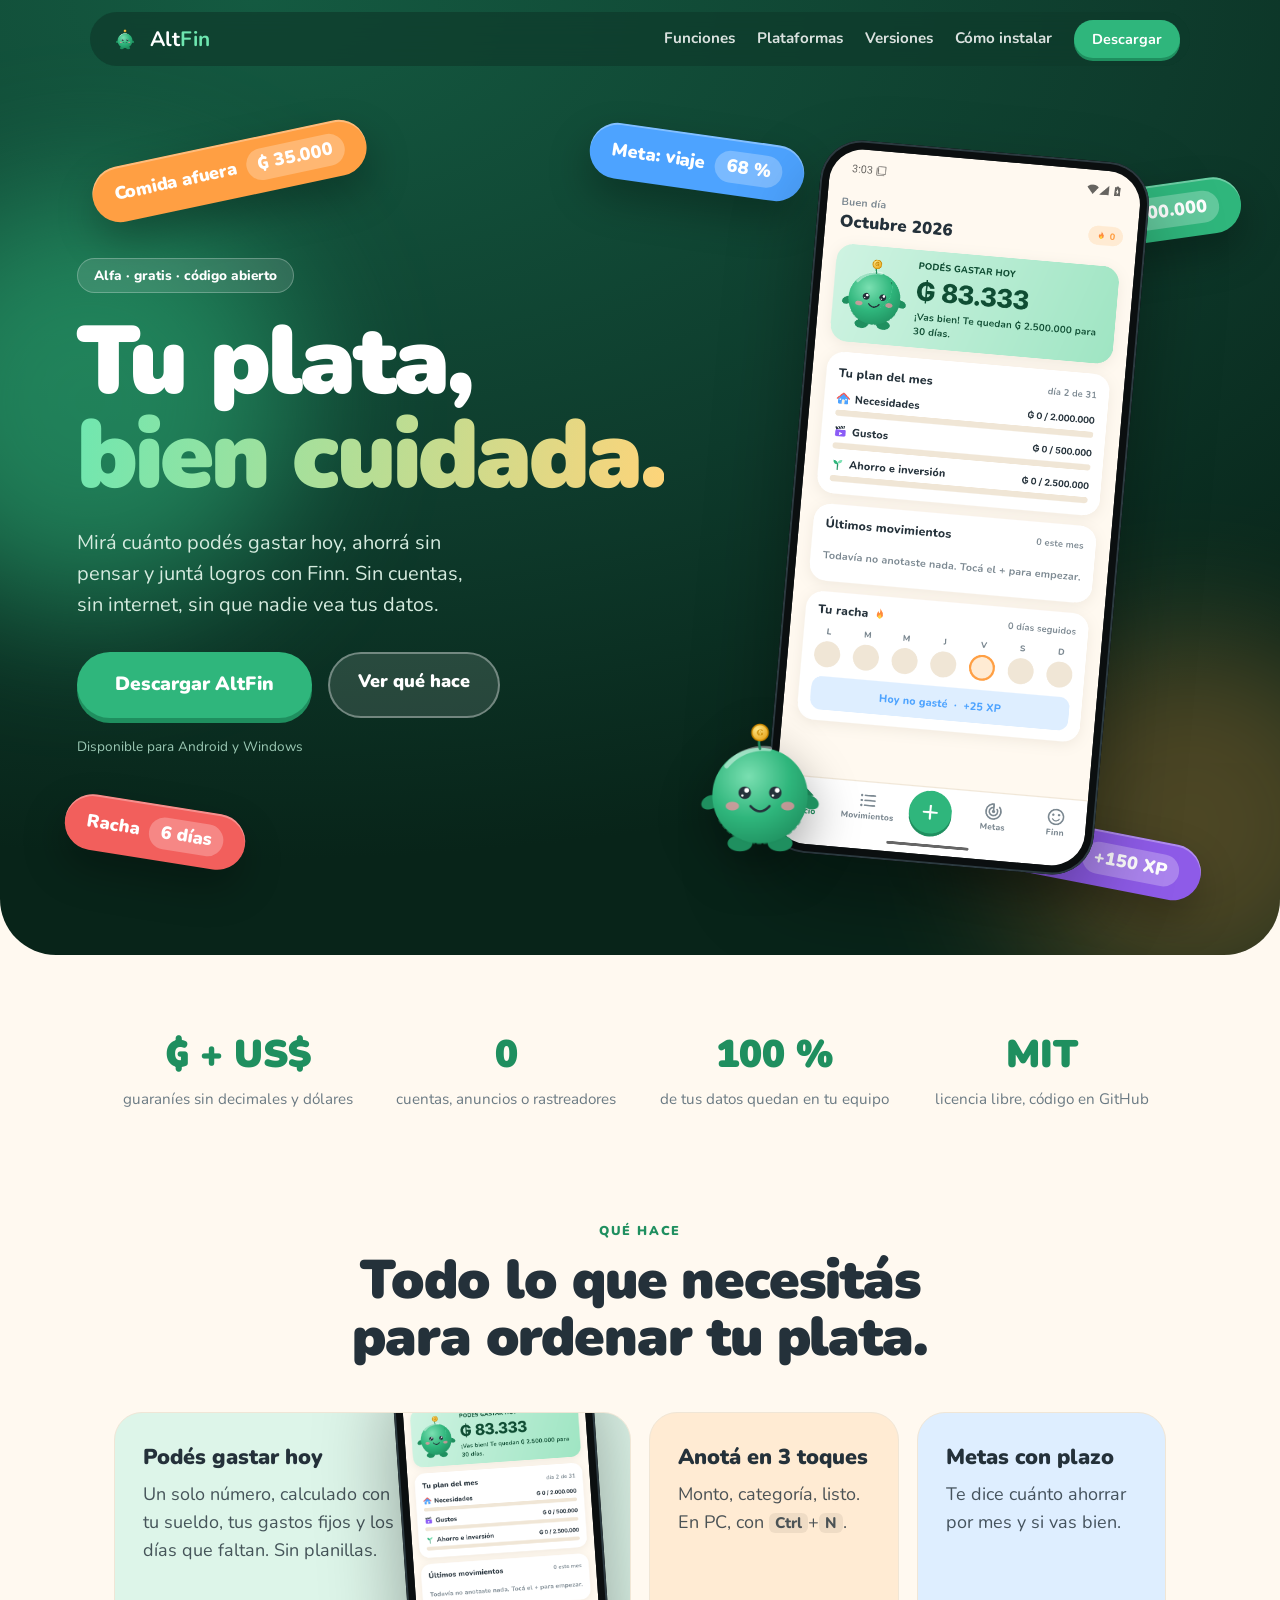
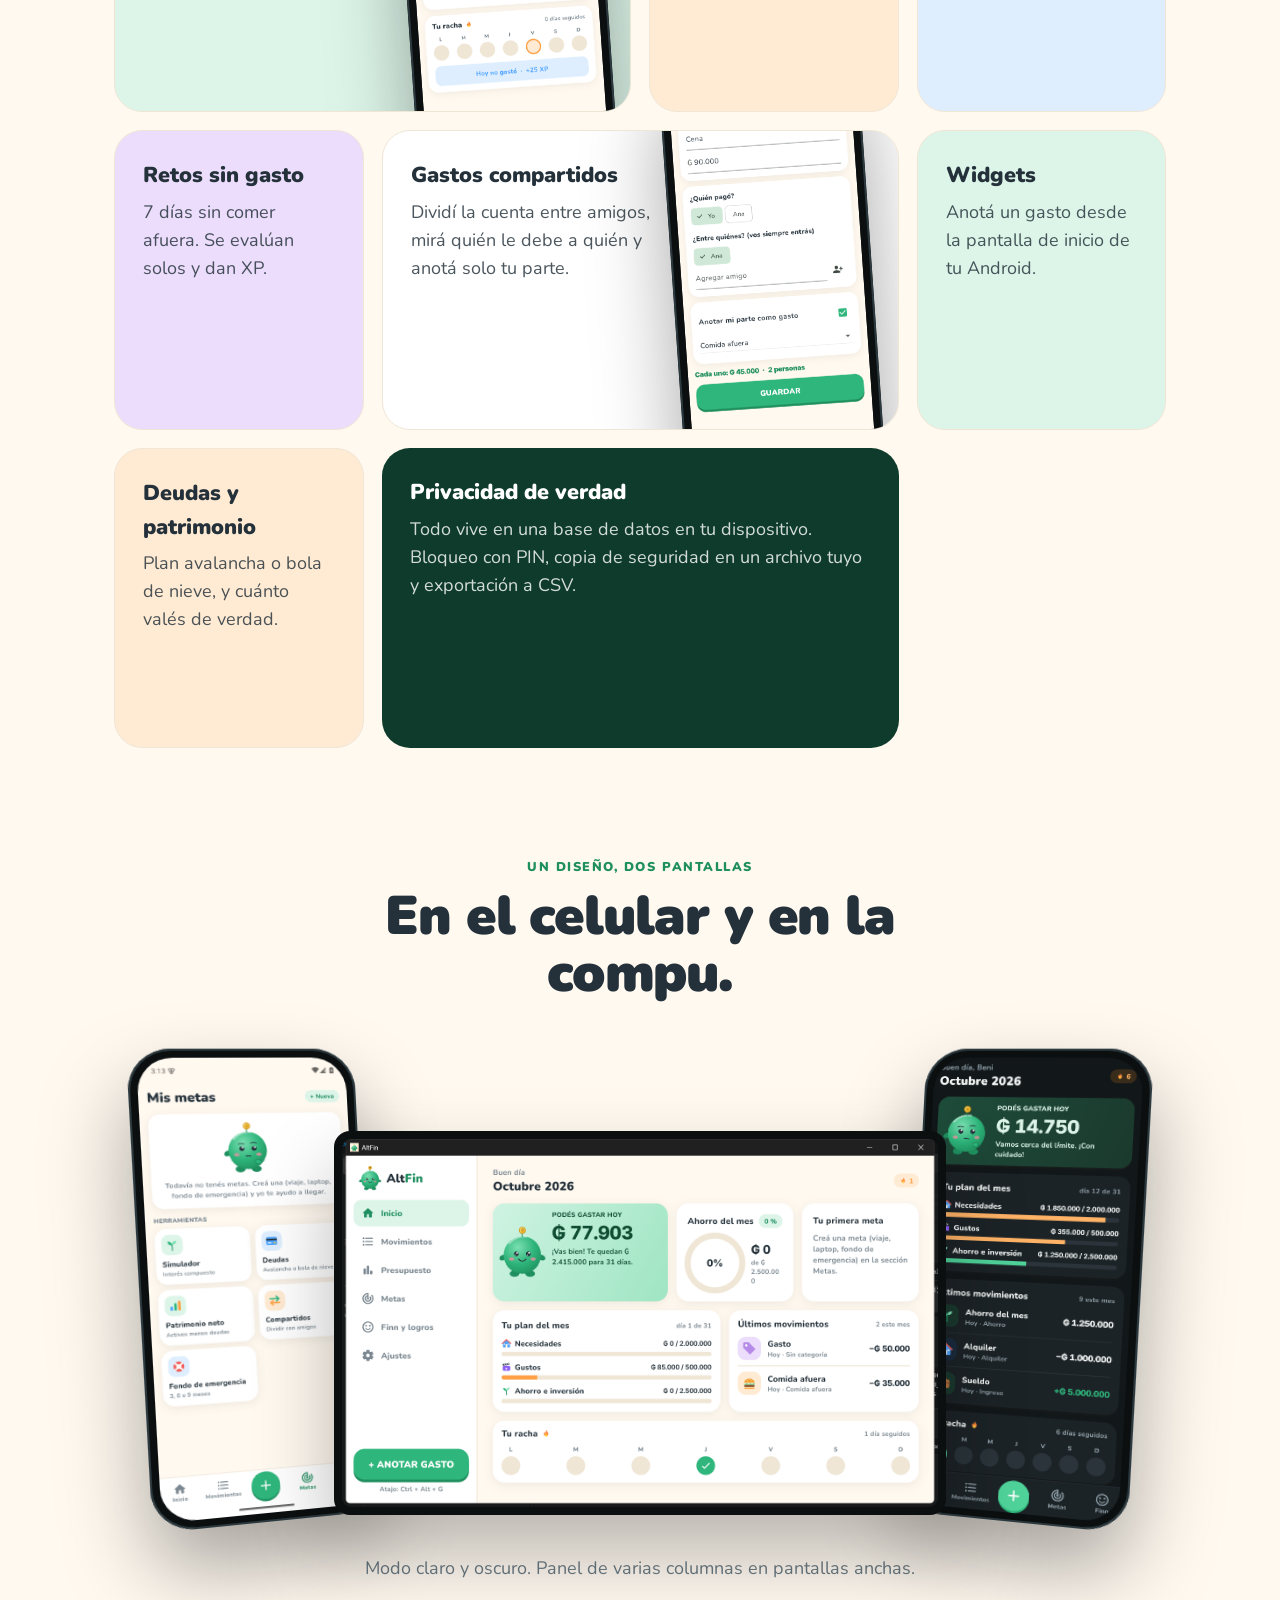
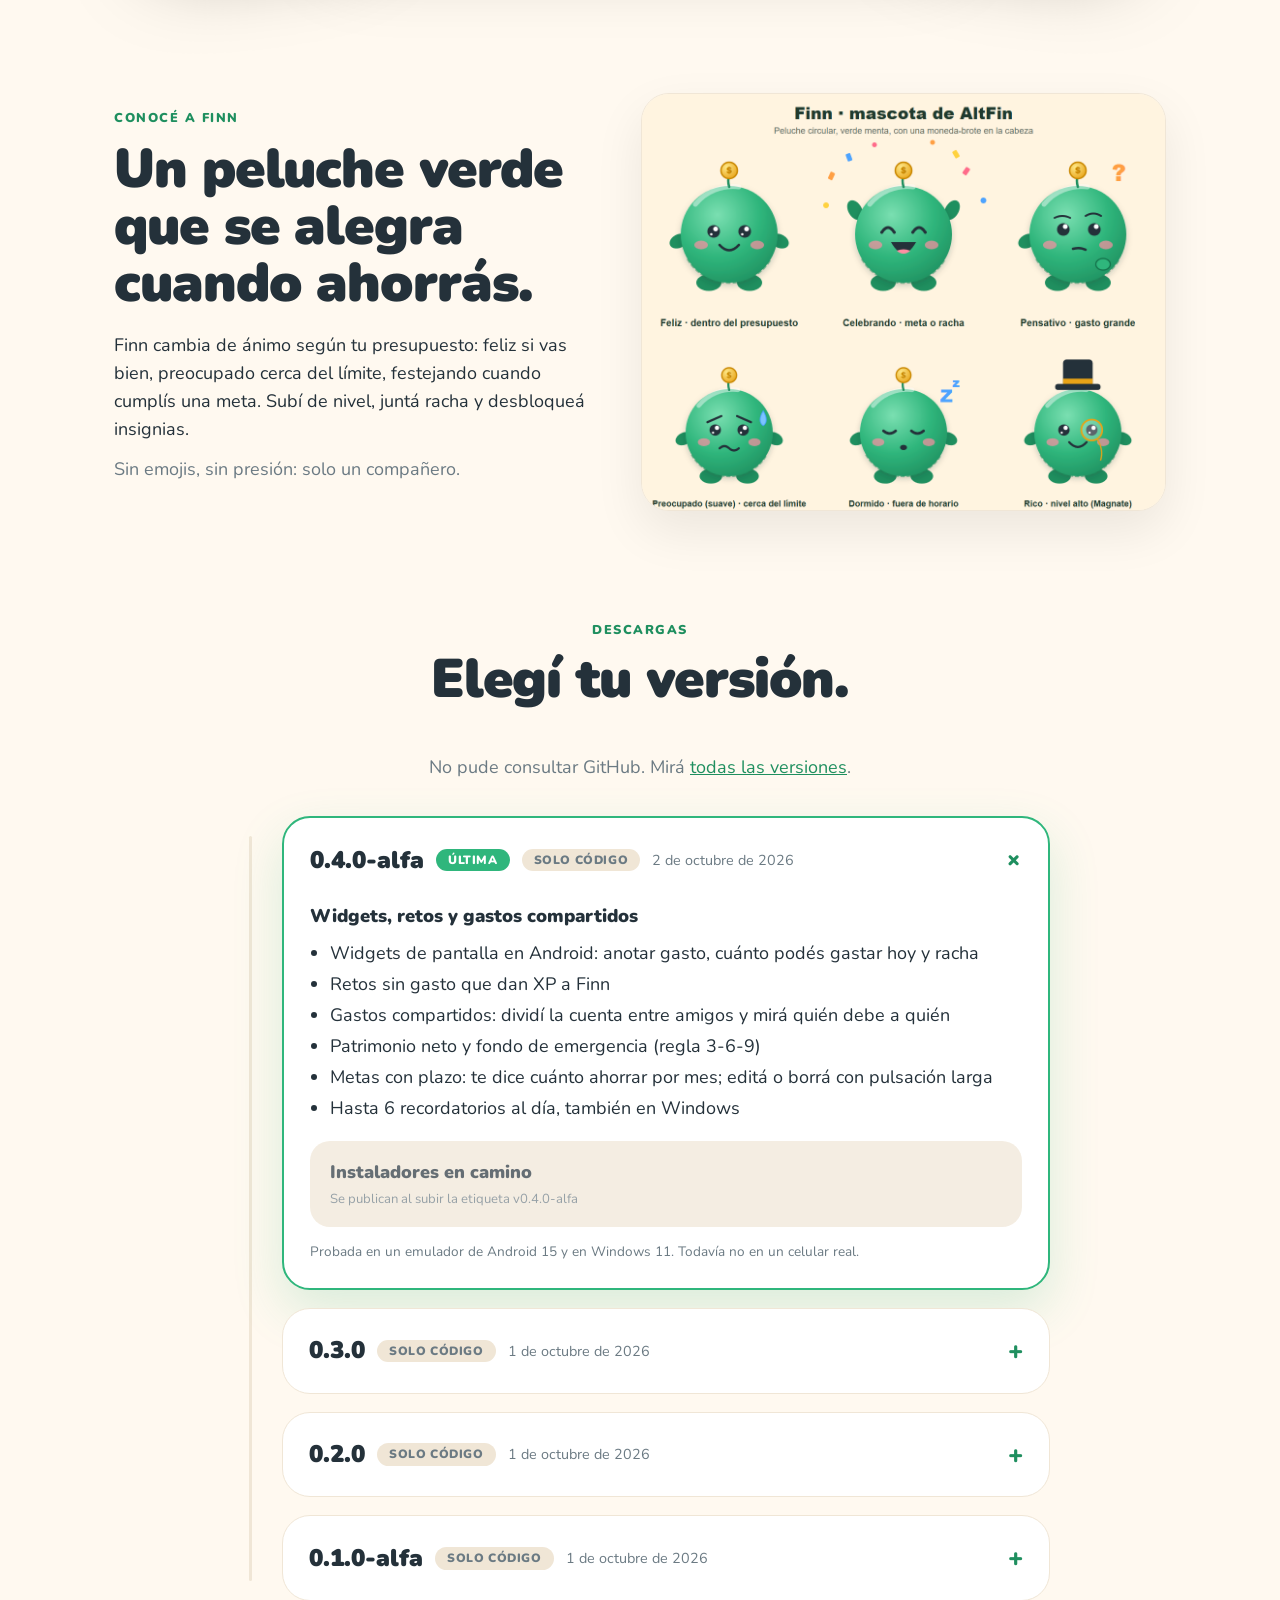
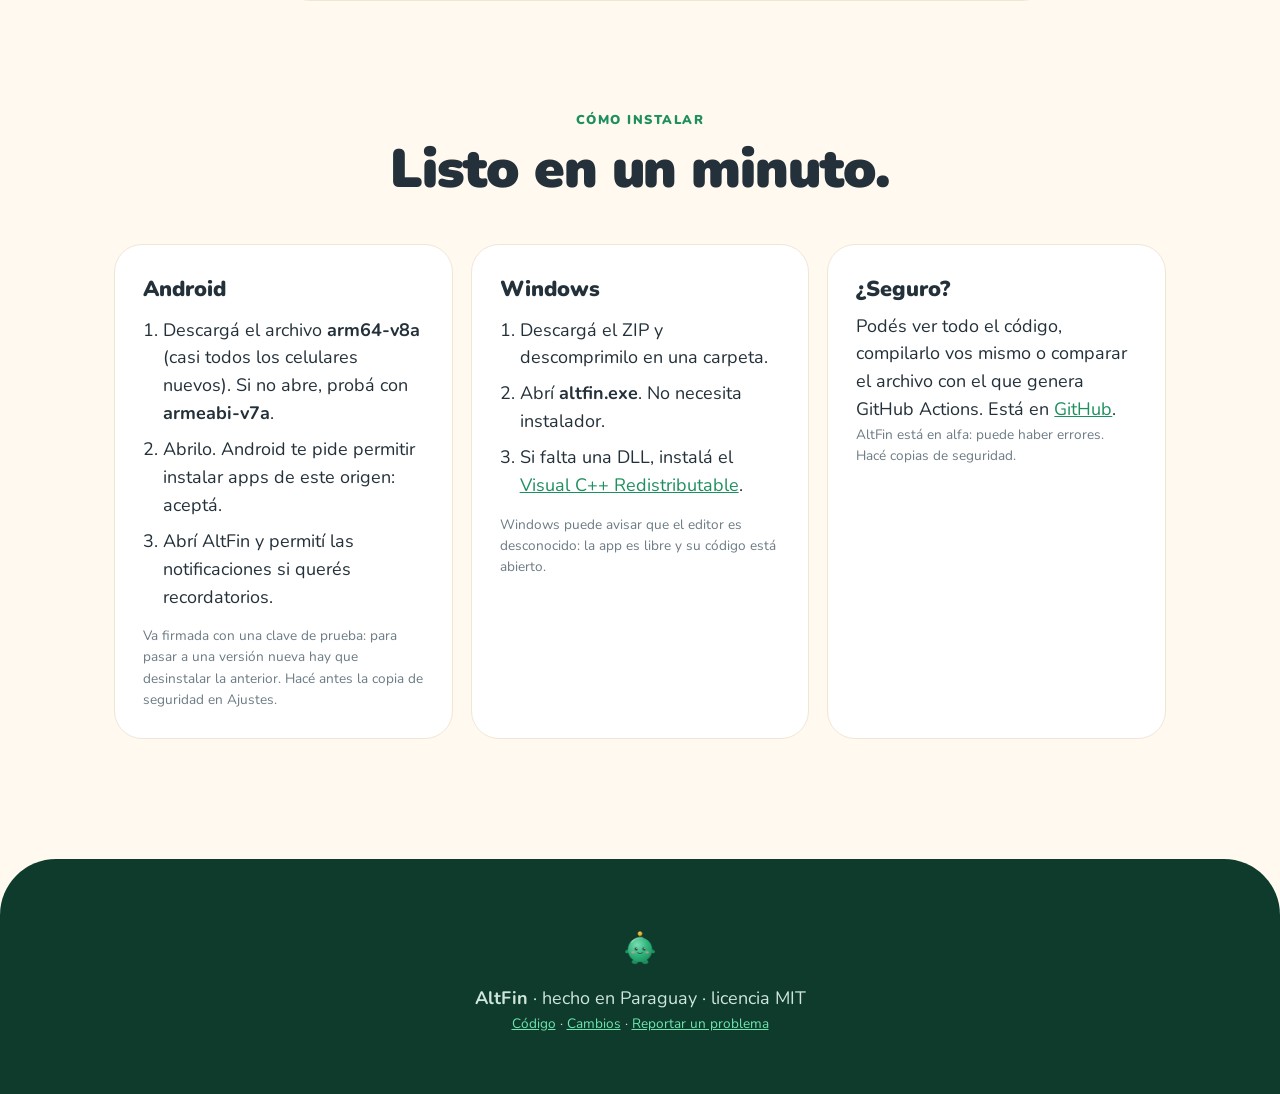
==== site/index.html @ 4a9ee0b7 "Sitio web de descargas por versión (altfin.vercel.app) Co-Authored-By: Claude Sonnet 5.5 <noreply@an" ====
<!doctype html>
<html lang="es">
<head>
<meta charset="utf-8">
<meta name="viewport" content="width=device-width, initial-scale=1">
<title>AltFin — Instalar</title>
<meta name="description" content="AltFin: finanzas personales gratis, de código abierto y 100% en tu dispositivo. Descargá la versión para Android o Windows.">
<meta name="theme-color" content="#0E3B2C">
<link rel="icon" href="img/icon.png">
<link rel="stylesheet" href="style.css">
</head>
<body>

<header class="nav">
  <a class="brand" href="#top"><img src="img/finn.png" alt="" width="34" height="34" style="margin-right:8px">Alt<b>Fin</b></a>
  <nav>
    <a href="#funciones">Funciones</a>
    <a href="#plataformas">Plataformas</a>
    <a href="#versiones">Versiones</a>
    <a href="#ayuda">Cómo instalar</a>
    <a class="btn btn-small" href="#versiones">Descargar</a>
  </nav>
</header>

<main id="top">

<!-- HERO -->
<section class="hero">
  <div class="blob b1"></div><div class="blob b2"></div>
  <span class="pill p1">Comida afuera <i>₲ 35.000</i></span>
  <span class="pill p2">Meta: viaje <i>68 %</i></span>
  <span class="pill p3">Racha <i>6 días</i></span>
  <span class="pill p4">Sueldo <i>+₲ 5.000.000</i></span>
  <span class="pill p5">Reto cumplido <i>+150 XP</i></span>

  <div class="hero-copy">
    <p class="tag">Alfa · gratis · código abierto</p>
    <h1>Tu plata,<br><em>bien cuidada.</em></h1>
    <p class="lead">Mirá cuánto podés gastar hoy, ahorrá sin pensar y juntá logros con Finn. Sin cuentas, sin internet, sin que nadie vea tus datos.</p>
    <div class="cta">
      <a class="btn btn-big" id="mainDl" href="#versiones">Descargar AltFin</a>
      <a class="btn btn-ghost" href="#funciones">Ver qué hace</a>
    </div>
    <p class="small" id="detected">Android · Windows</p>
  </div>

  <div class="hero-art">
    <div class="phone big"><img src="img/p-inicio.png" alt="Pantalla de inicio de AltFin con ₲ 83.333 para gastar hoy"></div>
    <img class="finn-peek" src="img/finn.png" alt="Finn, la mascota de AltFin">
  </div>
</section>

<!-- NÚMEROS -->
<section class="stats">
  <div><b>₲ + US$</b><span>guaraníes sin decimales y dólares</span></div>
  <div><b>0</b><span>cuentas, anuncios o rastreadores</span></div>
  <div><b>100 %</b><span>de tus datos quedan en tu equipo</span></div>
  <div><b>MIT</b><span>licencia libre, código en GitHub</span></div>
</section>

<!-- FUNCIONES -->
<section class="section" id="funciones">
  <p class="eyebrow">Qué hace</p>
  <h2>Todo lo que necesitás para ordenar tu plata.</h2>
  <div class="bento">
    <article class="card c-green wide">
      <h3>Podés gastar hoy</h3>
      <p>Un solo número, calculado con tu sueldo, tus gastos fijos y los días que faltan. Sin planillas.</p>
      <div class="phone mini"><img src="img/p-inicio.png" alt=""></div>
    </article>
    <article class="card c-orange">
      <h3>Anotá en 3 toques</h3>
      <p>Monto, categoría, listo. En PC, con <kbd>Ctrl</kbd>+<kbd>N</kbd>.</p>
    </article>
    <article class="card c-blue">
      <h3>Metas con plazo</h3>
      <p>Te dice cuánto ahorrar por mes y si vas bien.</p>
    </article>
    <article class="card c-purple">
      <h3>Retos sin gasto</h3>
      <p>7 días sin comer afuera. Se evalúan solos y dan XP.</p>
    </article>
    <article class="card c-cream wide">
      <h3>Gastos compartidos</h3>
      <p>Dividí la cuenta entre amigos, mirá quién le debe a quién y anotá solo tu parte.</p>
      <div class="phone mini"><img src="img/p-dividir.png" alt=""></div>
    </article>
    <article class="card c-green">
      <h3>Widgets</h3>
      <p>Anotá un gasto desde la pantalla de inicio de tu Android.</p>
    </article>
    <article class="card c-orange">
      <h3>Deudas y patrimonio</h3>
      <p>Plan avalancha o bola de nieve, y cuánto valés de verdad.</p>
    </article>
    <article class="card c-dark wide">
      <h3>Privacidad de verdad</h3>
      <p>Todo vive en una base de datos en tu dispositivo. Bloqueo con PIN, copia de seguridad en un archivo tuyo y exportación a CSV.</p>
    </article>
  </div>
</section>

<!-- PLATAFORMAS -->
<section class="section showcase" id="plataformas">
  <p class="eyebrow">Un diseño, dos pantallas</p>
  <h2>En el celular y en la compu.</h2>
  <div class="devices">
    <div class="phone"><img src="img/p-metas.png" alt="Metas en Android"></div>
    <div class="laptop"><img src="img/pc-inicio.png" alt="AltFin en Windows"></div>
    <div class="phone dark"><img src="img/p-oscuro.png" alt="Modo oscuro"></div>
  </div>
  <p class="center muted">Modo claro y oscuro. Panel de varias columnas en pantallas anchas.</p>
</section>

<!-- FINN -->
<section class="section finn">
  <div class="finn-copy">
    <p class="eyebrow">Conocé a Finn</p>
    <h2>Un peluche verde que se alegra cuando ahorrás.</h2>
    <p>Finn cambia de ánimo según tu presupuesto: feliz si vas bien, preocupado cerca del límite, festejando cuando cumplís una meta. Subí de nivel, juntá racha y desbloqueá insignias.</p>
    <p class="muted">Sin emojis, sin presión: solo un compañero.</p>
  </div>
  <img class="finn-states" src="img/finn-estados.png" alt="Finn feliz, festejando, pensativo, preocupado, dormido y con galera">
</section>

<!-- VERSIONES -->
<section class="section versions" id="versiones">
  <p class="eyebrow">Descargas</p>
  <h2>Elegí tu versión.</h2>
  <p class="center muted" id="apiStatus">Cargando versiones…</p>
  <div id="vlist" class="vlist"></div>
</section>

<!-- AYUDA -->
<section class="section help" id="ayuda">
  <p class="eyebrow">Cómo instalar</p>
  <h2>Listo en un minuto.</h2>
  <div class="steps">
    <article>
      <h3>Android</h3>
      <ol>
        <li>Descargá el archivo <b>arm64-v8a</b> (casi todos los celulares nuevos). Si no abre, probá con <b>armeabi-v7a</b>.</li>
        <li>Abrilo. Android te pide permitir instalar apps de este origen: aceptá.</li>
        <li>Abrí AltFin y permití las notificaciones si querés recordatorios.</li>
      </ol>
      <p class="muted small">Va firmada con una clave de prueba: para pasar a una versión nueva hay que desinstalar la anterior. Hacé antes la copia de seguridad en Ajustes.</p>
    </article>
    <article>
      <h3>Windows</h3>
      <ol>
        <li>Descargá el ZIP y descomprimilo en una carpeta.</li>
        <li>Abrí <b>altfin.exe</b>. No necesita instalador.</li>
        <li>Si falta una DLL, instalá el <a href="https://aka.ms/vs/17/release/vc_redist.x64.exe">Visual C++ Redistributable</a>.</li>
      </ol>
      <p class="muted small">Windows puede avisar que el editor es desconocido: la app es libre y su código está abierto.</p>
    </article>
    <article>
      <h3>¿Seguro?</h3>
      <p>Podés ver todo el código, compilarlo vos mismo o comparar el archivo con el que genera GitHub Actions. Está en <a id="repoLink" href="https://github.com/BenjaminSVG/altfin">GitHub</a>.</p>
      <p class="muted small">AltFin está en alfa: puede haber errores. Hacé copias de seguridad.</p>
    </article>
  </div>
</section>

</main>

<footer>
  <img src="img/finn.png" alt="" width="56" height="56">
  <p><b>AltFin</b> · hecho en Paraguay · licencia MIT</p>
  <p class="small"><a href="https://github.com/BenjaminSVG/altfin">Código</a> · <a href="https://github.com/BenjaminSVG/altfin/blob/main/CHANGELOG.md">Cambios</a> · <a href="https://github.com/BenjaminSVG/altfin/issues">Reportar un problema</a></p>
</footer>

<script src="app.js"></script>
</body>
</html>
---- site/style.css ----
@font-face{font-family:Nunito;src:url(fonts/Nunito.ttf);font-weight:200 1000;font-display:swap}
:root{
  --bg:#FFF9F0;--ink:#24313A;--muted:#6B7A83;--line:#F0E6D6;--card:#fff;
  --green:#2FB67C;--green-d:#1F8F5F;--forest:#0E3B2C;--forest2:#145A41;--mint:#DDF5E9;
  --orange:#FF9F43;--orange-s:#FFEBD3;--blue:#4DA3FF;--blue-s:#DEEEFF;--purple:#8E5BE8;--purple-s:#EBDDFB;
  --r:28px;
}
@media (prefers-color-scheme:dark){
  :root:not([data-theme=light]){--bg:#12171A;--ink:#F2F5F4;--muted:#8FA0A8;--line:#2A343A;--card:#1C2327;--mint:#1B3A2E;--orange-s:#3A2C1B;--blue-s:#1B2C3E;--purple-s:#2E2340}
}
*{box-sizing:border-box;margin:0}
html{scroll-behavior:smooth}
body{font-family:Nunito,system-ui,sans-serif;background:var(--bg);color:var(--ink);line-height:1.55;font-size:18px;overflow-x:hidden}
img{max-width:100%;display:block}
a{color:var(--green-d)}
kbd{background:rgba(0,0,0,.08);border-radius:6px;padding:0 6px;font:inherit;font-weight:800;font-size:.85em}
.muted{color:var(--muted)}.small{font-size:.85rem}.center{text-align:center}

/* NAV */
.nav{position:fixed;inset:12px 16px auto;z-index:50;max-width:1100px;margin:auto;display:flex;align-items:center;justify-content:space-between;
  padding:8px 10px 8px 18px;border-radius:999px;background:rgba(14,59,44,.72);backdrop-filter:blur(14px);-webkit-backdrop-filter:blur(14px);color:#fff}
.nav a{color:#fff;text-decoration:none;font-weight:700}
.brand{display:flex;align-items:center;gap:0;font-size:1.3rem;font-weight:900}.brand b{color:#6EE7B0}
.nav nav{display:flex;align-items:center;gap:22px}
.nav nav a:not(.btn){opacity:.85;font-size:.95rem}.nav nav a:not(.btn):hover{opacity:1}

/* BOTONES */
.btn{display:inline-block;background:var(--green);color:#fff!important;text-decoration:none;font-weight:900;border-radius:999px;padding:14px 28px;
  box-shadow:0 5px 0 var(--green-d);transition:transform .12s,box-shadow .12s}
.btn:hover{transform:translateY(2px);box-shadow:0 3px 0 var(--green-d)}
.btn-small{padding:8px 18px;font-size:.9rem;box-shadow:0 3px 0 var(--green-d)}
.btn-big{font-size:1.2rem;padding:18px 38px}
.btn-ghost{background:rgba(255,255,255,.12);box-shadow:none;border:2px solid rgba(255,255,255,.35)}
.btn-ghost:hover{box-shadow:none;background:rgba(255,255,255,.2)}

/* HERO */
.hero{position:relative;min-height:100vh;padding:150px 6vw 90px;display:grid;grid-template-columns:1.1fr .9fr;align-items:center;gap:30px;
  color:#fff;background:radial-gradient(120% 90% at 20% 0%,var(--forest2),var(--forest) 60%,#082419);overflow:hidden;border-radius:0 0 56px 56px}
.blob{position:absolute;border-radius:50%;filter:blur(70px);opacity:.55}
.b1{width:420px;height:420px;background:#2FB67C;left:-120px;top:20%}
.b2{width:380px;height:380px;background:#FF9F43;right:-100px;bottom:-60px;opacity:.28}
.hero-copy,.hero-art{position:relative;z-index:2}
.tag{display:inline-block;background:rgba(255,255,255,.12);border:1px solid rgba(255,255,255,.25);padding:6px 16px;border-radius:999px;font-weight:800;font-size:.85rem;margin-bottom:22px}
h1{font-size:clamp(3rem,7.5vw,6.4rem);line-height:.98;font-weight:1000;letter-spacing:-.03em}
h1 em{font-style:normal;background:linear-gradient(100deg,#6EE7B0,#FFD479);-webkit-background-clip:text;background-clip:text;color:transparent}
.lead{font-size:1.25rem;max-width:34ch;margin:24px 0 32px;color:#D5EBDF}
.cta{display:flex;gap:16px;flex-wrap:wrap}
#detected{margin-top:18px;color:#9CC9B5}

/* píldoras flotantes (referencia: Copilot) */
.pill{position:absolute;z-index:1;display:flex;gap:10px;align-items:center;font-weight:900;padding:12px 22px;border-radius:999px;color:#fff;
  box-shadow:0 18px 40px rgba(0,0,0,.28),inset 0 2px 0 rgba(255,255,255,.3);animation:float 7s ease-in-out infinite}
.pill i{font-style:normal;background:rgba(255,255,255,.25);padding:2px 12px;border-radius:999px}
.p1{background:#FF9F43;left:7%;top:15%;transform:rotate(-12deg)}
.p2{background:#4DA3FF;left:46%;top:14%;transform:rotate(8deg);animation-delay:-2s}
.p3{background:#F25F5C;left:5%;bottom:10%;transform:rotate(9deg);animation-delay:-4s}
.p4{background:#2FB67C;right:3%;top:20%;transform:rotate(-8deg);animation-delay:-1s}
.p5{background:#8E5BE8;right:6%;bottom:8%;transform:rotate(11deg);animation-delay:-3s}
@keyframes float{50%{translate:0 -14px}}

.hero-art{display:grid;place-items:center}
.finn-peek{position:absolute;width:220px;left:-60px;bottom:-30px;z-index:3;filter:drop-shadow(0 16px 24px rgba(0,0,0,.35));animation:hop 3.4s ease-in-out infinite}
@keyframes hop{0%,100%{transform:translateY(0) rotate(-4deg)}50%{transform:translateY(-18px) rotate(4deg)}}

/* TELÉFONO */
.phone{position:relative;width:260px;aspect-ratio:9/19.5;border-radius:42px;background:#0b0f10;padding:9px;box-shadow:0 40px 80px rgba(0,0,0,.35),0 0 0 2px #2c3a40 inset}
.phone img{width:100%;height:100%;object-fit:cover;object-position:top;border-radius:34px}
.phone.big{width:min(330px,70vw);transform:rotate(5deg)}
.phone.mini{width:200px;position:absolute;right:26px;bottom:-60px;transform:rotate(-4deg)}

/* SECCIONES */
.stats{display:grid;grid-template-columns:repeat(4,1fr);gap:20px;max-width:1100px;margin:70px auto 0;padding:0 24px;text-align:center}
.stats b{display:block;font-size:2.4rem;font-weight:1000;color:var(--green-d)}
.stats span{color:var(--muted);font-size:.95rem}
.section{max-width:1100px;margin:auto;padding:110px 24px 0}
.eyebrow{color:var(--green-d);font-weight:900;text-transform:uppercase;letter-spacing:.12em;font-size:.8rem;text-align:center;margin-bottom:10px}
h2{font-size:clamp(2rem,4.6vw,3.4rem);line-height:1.05;font-weight:1000;letter-spacing:-.02em;text-align:center;max-width:20ch;margin:0 auto 46px}
h3{font-size:1.35rem;font-weight:900;margin-bottom:6px}

/* BENTO */
.bento{display:grid;grid-template-columns:repeat(4,1fr);gap:18px}
.card{position:relative;border-radius:var(--r);padding:28px;min-height:210px;overflow:hidden;background:var(--card);border:1px solid var(--line);transition:transform .25s}
.card:hover{transform:translateY(-6px) rotate(-.4deg)}
.card.wide{grid-column:span 2;min-height:300px}
.card p{max-width:24ch;color:inherit;opacity:.82}
.c-green{background:var(--mint)}.c-orange{background:var(--orange-s)}.c-blue{background:var(--blue-s)}.c-purple{background:var(--purple-s)}
.c-dark{background:var(--forest);color:#fff;border:none}.c-dark p{max-width:44ch}

/* DISPOSITIVOS */
.showcase .devices{display:flex;justify-content:center;align-items:flex-end;gap:0;margin-bottom:30px;perspective:1400px}
.showcase .phone{width:220px;flex:none}
.showcase .phone:first-child{transform:rotateY(18deg) rotate(-3deg) translateX(30px);z-index:1}
.showcase .phone.dark{transform:rotateY(-18deg) rotate(3deg) translateX(-30px);z-index:1}
.laptop{width:min(640px,60%);border-radius:16px;background:#0b0f10;padding:8px;box-shadow:0 40px 80px rgba(0,0,0,.28);z-index:2;margin-bottom:10px}
.laptop img{border-radius:9px}

/* FINN */
.finn{display:grid;grid-template-columns:1fr 1.1fr;gap:50px;align-items:center}
.finn h2{text-align:left;margin:0 0 20px}.finn .eyebrow{text-align:left}
.finn-copy p{margin-bottom:12px}
.finn-states{border-radius:var(--r);border:1px solid var(--line);box-shadow:0 20px 50px rgba(0,0,0,.08)}

/* VERSIONES */
.vlist{max-width:820px;margin:34px auto 0;position:relative;display:grid;gap:18px}
.vlist:before{content:"";position:absolute;left:19px;top:20px;bottom:20px;width:3px;background:var(--line);border-radius:3px}
.ver{position:relative;margin-left:52px;background:var(--card);border:1px solid var(--line);border-radius:var(--r);padding:0;overflow:hidden}
.ver:before{content:"";position:absolute;left:-42px;top:26px;width:18px;height:18px;border-radius:50%;background:var(--bg);border:4px solid var(--green)}
.ver.latest{border:2px solid var(--green);box-shadow:0 20px 50px rgba(47,182,124,.18)}
.ver summary{list-style:none;cursor:pointer;display:flex;align-items:center;gap:12px;flex-wrap:wrap;padding:22px 26px}
.ver summary::-webkit-details-marker{display:none}
.ver summary b{font-size:1.5rem;font-weight:1000}
.ver summary span{color:var(--muted);font-size:.9rem}
.ver summary:after{content:"+";margin-left:auto;font-size:1.6rem;font-weight:900;color:var(--green-d);transition:rotate .2s}
.ver[open] summary:after{rotate:45deg}
.badge{background:var(--green);color:#fff!important;border-radius:999px;padding:2px 12px;font-size:.75rem!important;font-weight:900;letter-spacing:.05em;text-transform:uppercase}
.badge.off{background:var(--line);color:var(--muted)!important}
.vbody{padding:0 26px 26px}
.vbody h4{font-size:1.15rem;font-weight:900;margin-bottom:8px}
.vbody ul{padding-left:20px;margin:10px 0 18px}.vbody li{margin:3px 0}
.dls{display:grid;grid-template-columns:repeat(auto-fit,minmax(200px,1fr));gap:12px;margin-top:6px}
.dl{display:flex;flex-direction:column;gap:2px;text-decoration:none;color:var(--ink);background:var(--mint);border-radius:20px;padding:16px 18px;border:2px solid transparent;transition:.15s}
.dl:hover{border-color:var(--green);transform:translateY(-3px)}
.dl b{font-weight:900}.dl span{font-size:.82rem;color:var(--muted)}
.dl.rec{background:var(--green);color:#fff}.dl.rec span{color:#DFF7EC}
.dl.none{background:var(--line);pointer-events:none;opacity:.7}

/* AYUDA */
.steps{display:grid;grid-template-columns:repeat(3,1fr);gap:18px}
.steps article{background:var(--card);border:1px solid var(--line);border-radius:var(--r);padding:28px}
.steps ol{padding-left:20px;margin:10px 0 14px}.steps li{margin:8px 0}

footer{margin-top:120px;padding:60px 24px;text-align:center;background:var(--forest);color:#CFE6DB;border-radius:56px 56px 0 0}
footer img{margin:0 auto 10px}footer a{color:#6EE7B0}

/* aparición */
.rev{opacity:0;transform:translateY(30px);transition:opacity .7s,transform .7s}.rev.in{opacity:1;transform:none}

@media(max-width:900px){
  .nav nav a:not(.btn){display:none}
  .hero{grid-template-columns:minmax(0,1fr);padding-top:120px;text-align:center;border-radius:0 0 36px 36px}
  .lead{margin-inline:auto}.cta{justify-content:center}
  .hero-art{margin-top:30px}.finn-peek{width:140px;left:0;bottom:-10px}
  .pill{display:none}
  .stats{grid-template-columns:1fr 1fr}
  .bento{grid-template-columns:1fr 1fr}.card.wide{grid-column:span 2}
  .phone.mini{display:none}.card.wide{min-height:210px}
  .finn{grid-template-columns:1fr}.finn h2,.finn .eyebrow{text-align:center}
  .steps{grid-template-columns:1fr}
  .showcase .devices .phone{display:none}.laptop{width:100%}
}
@media(max-width:520px){.bento{grid-template-columns:1fr}.card.wide{grid-column:auto}body{font-size:17px}}
@media(prefers-reduced-motion:reduce){*{animation:none!important;transition:none!important}.rev{opacity:1;transform:none}}
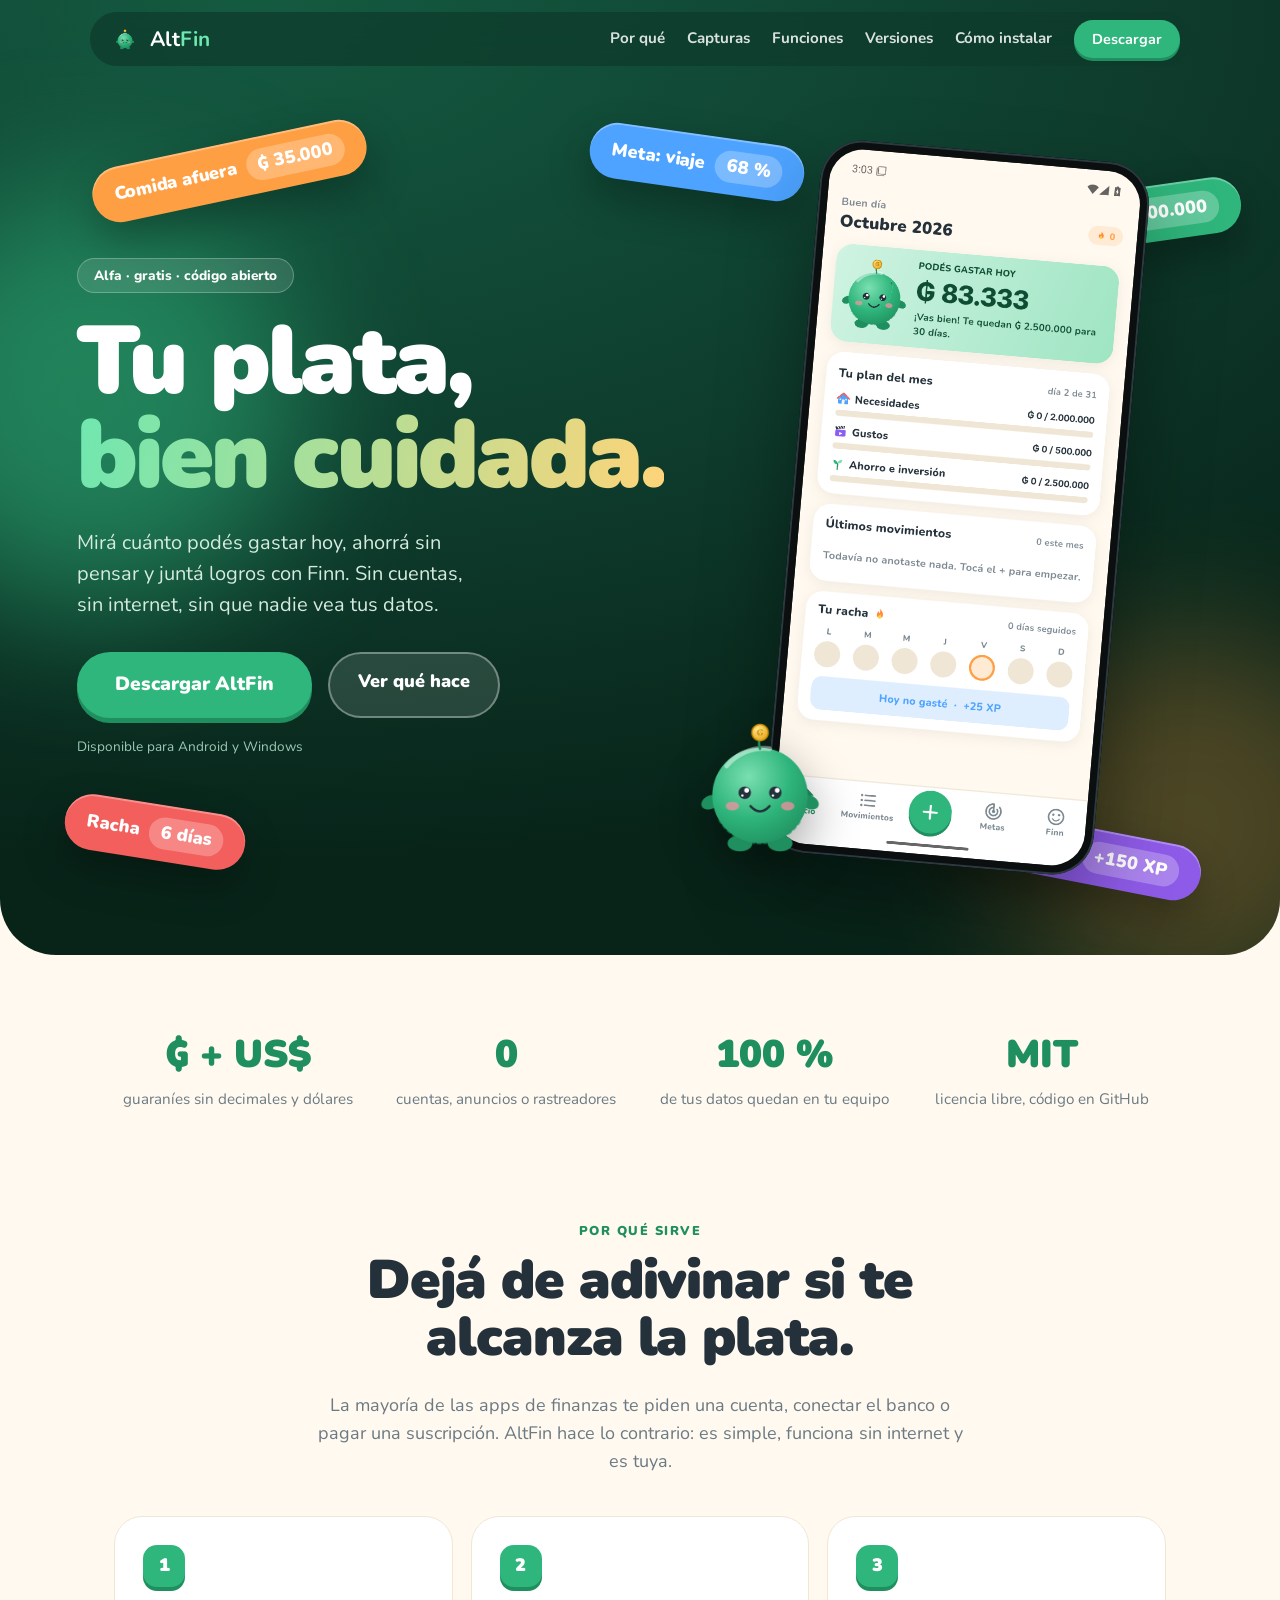
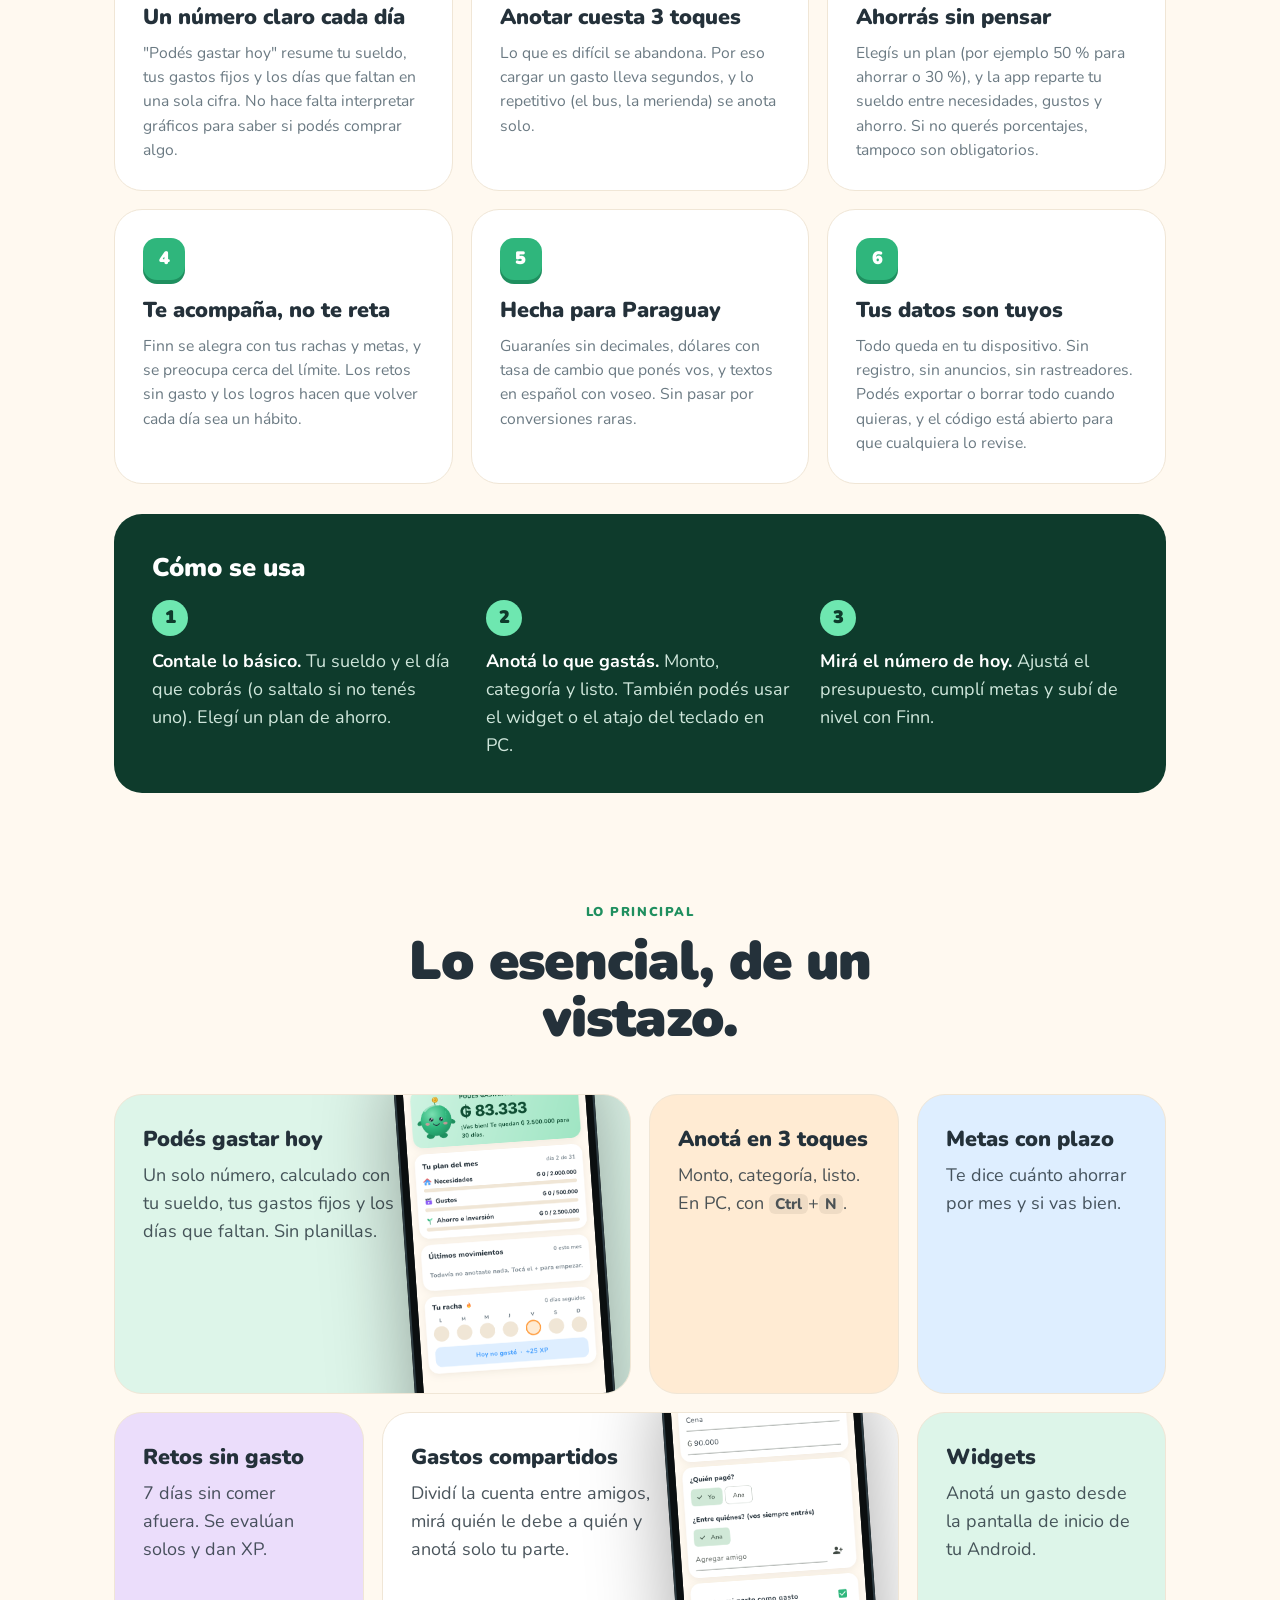
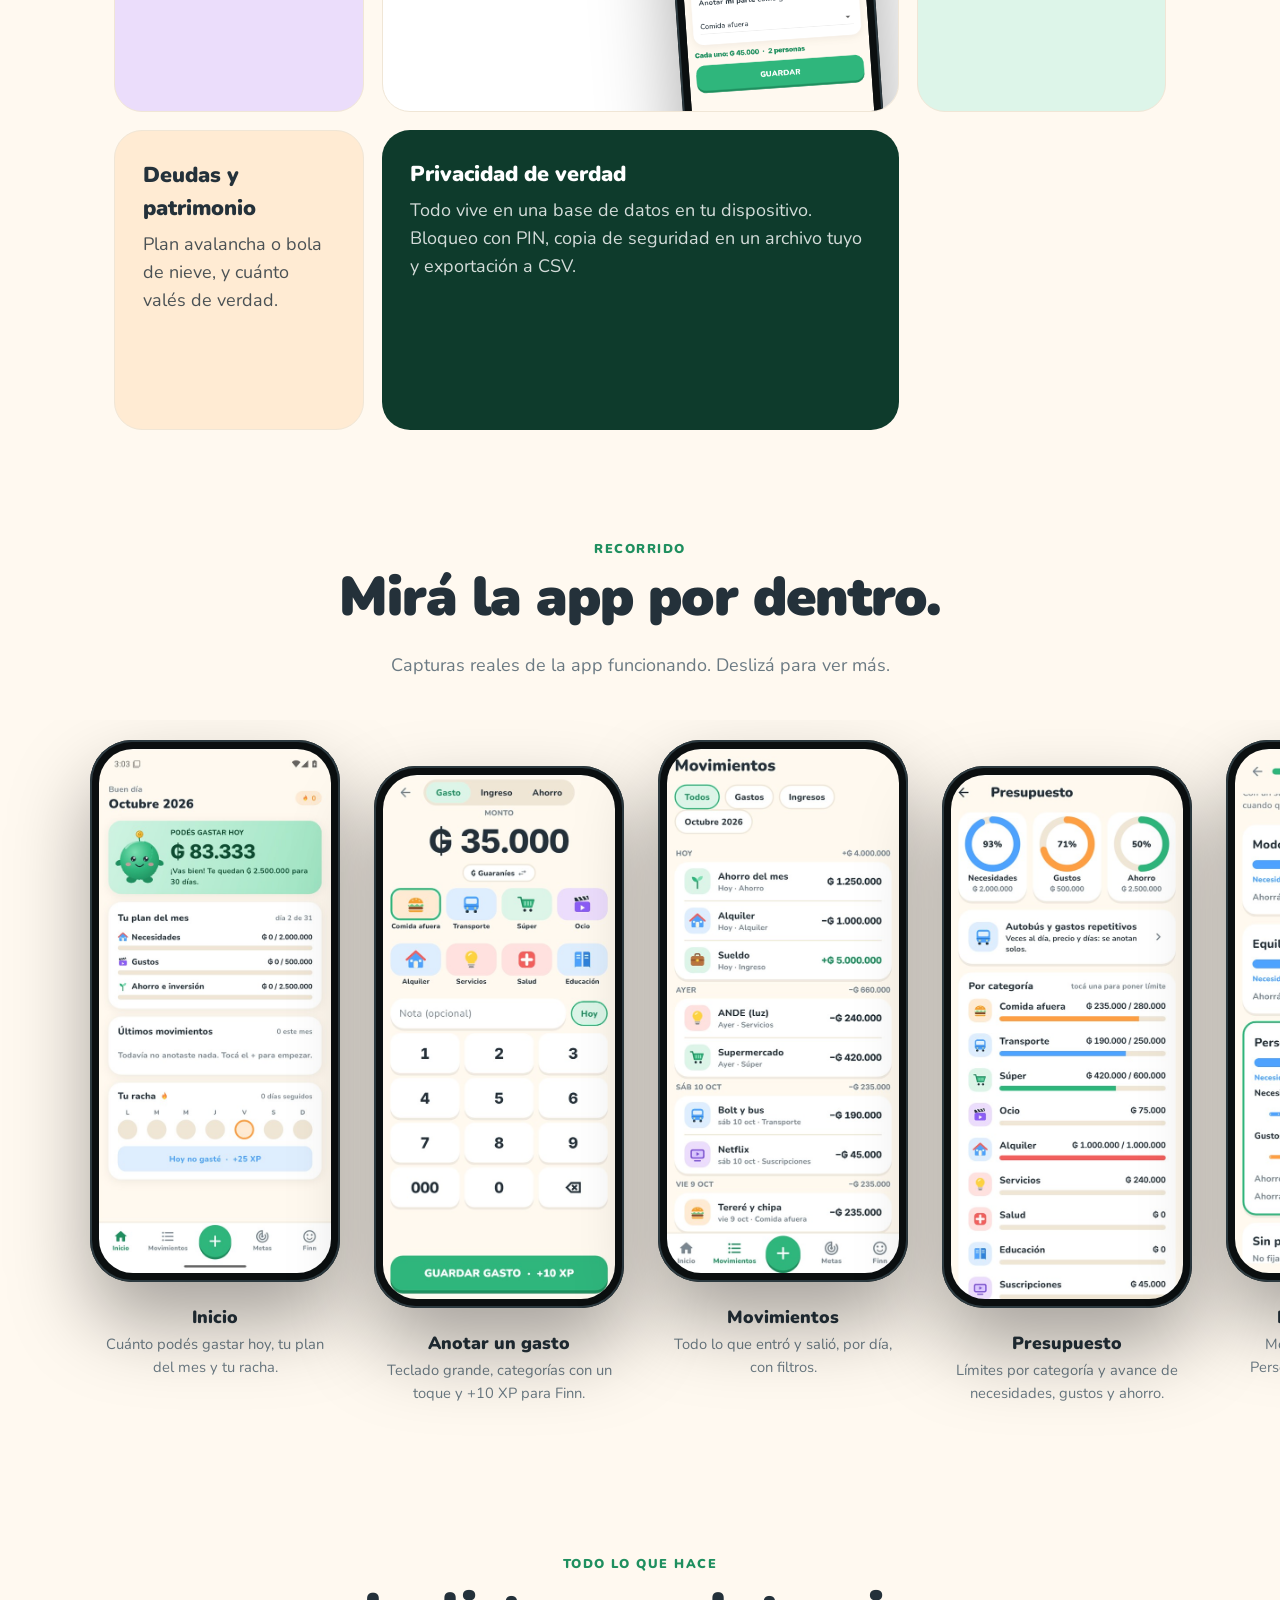
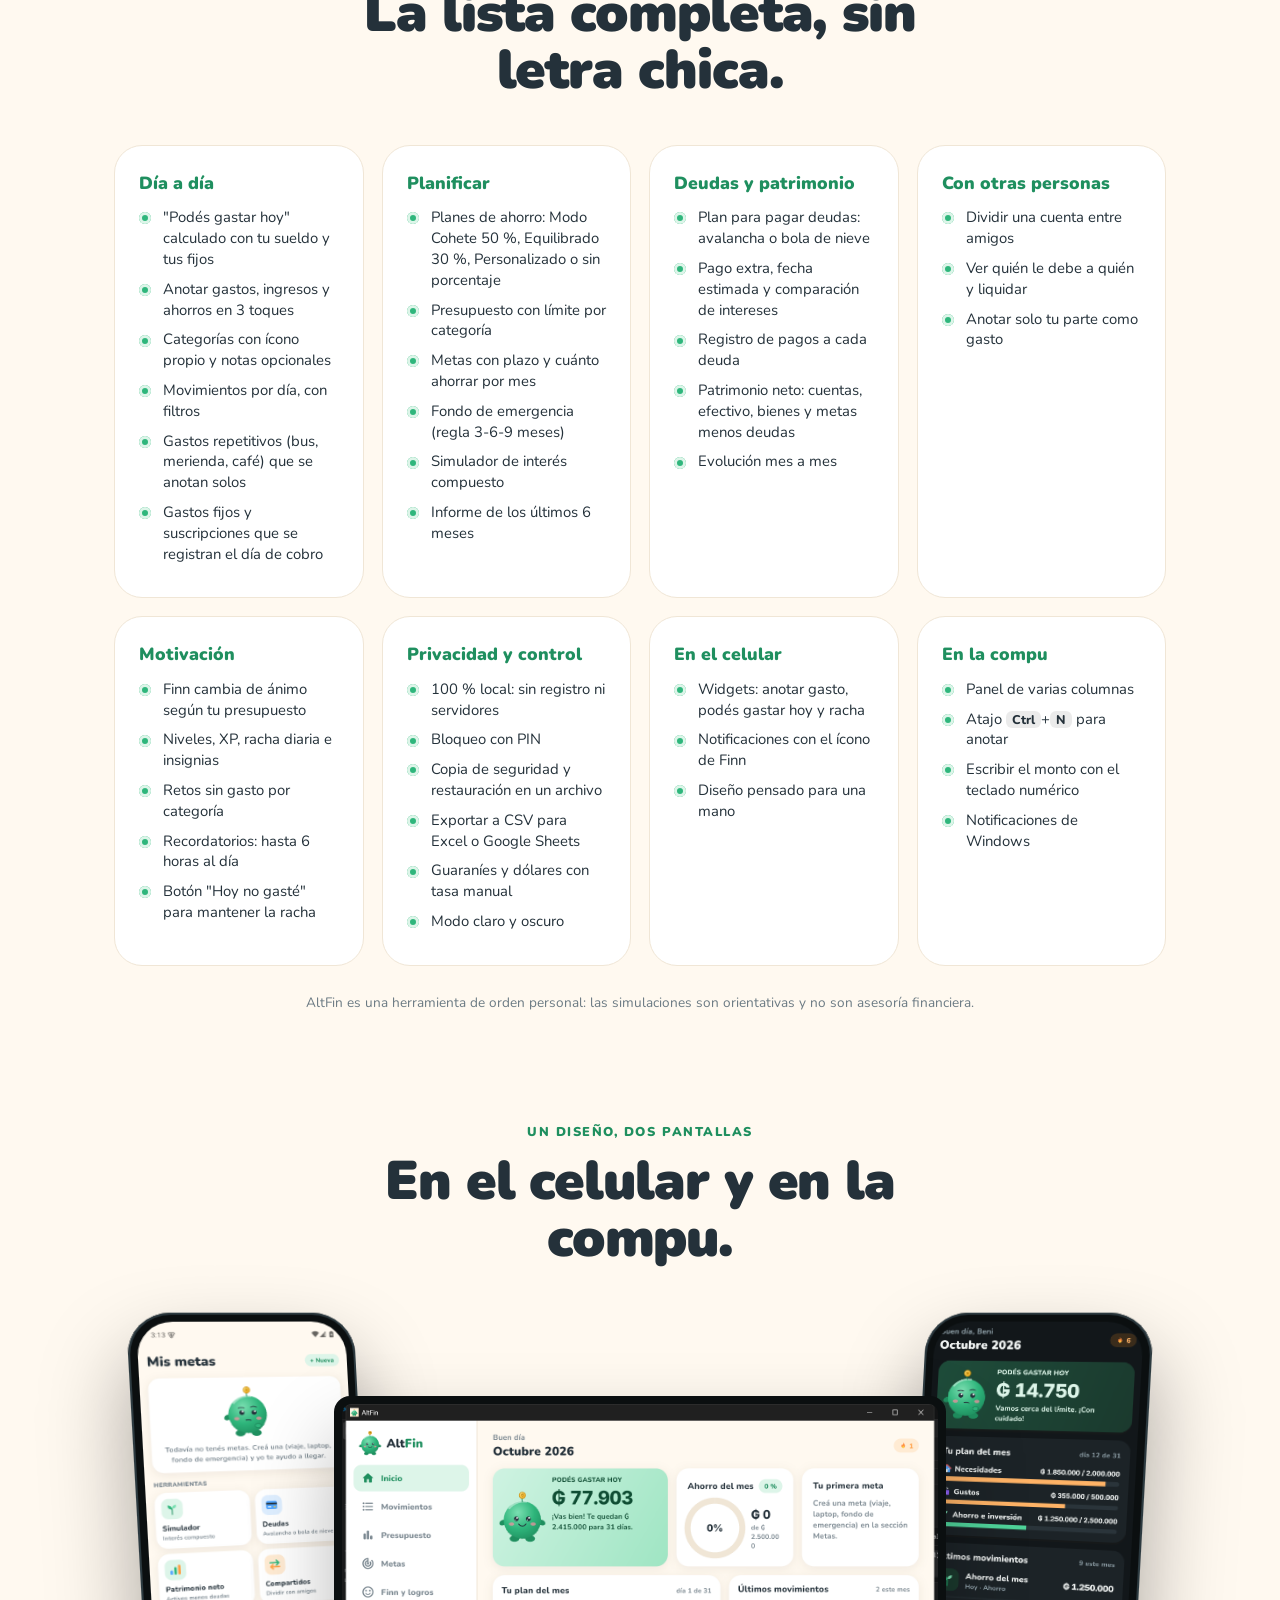
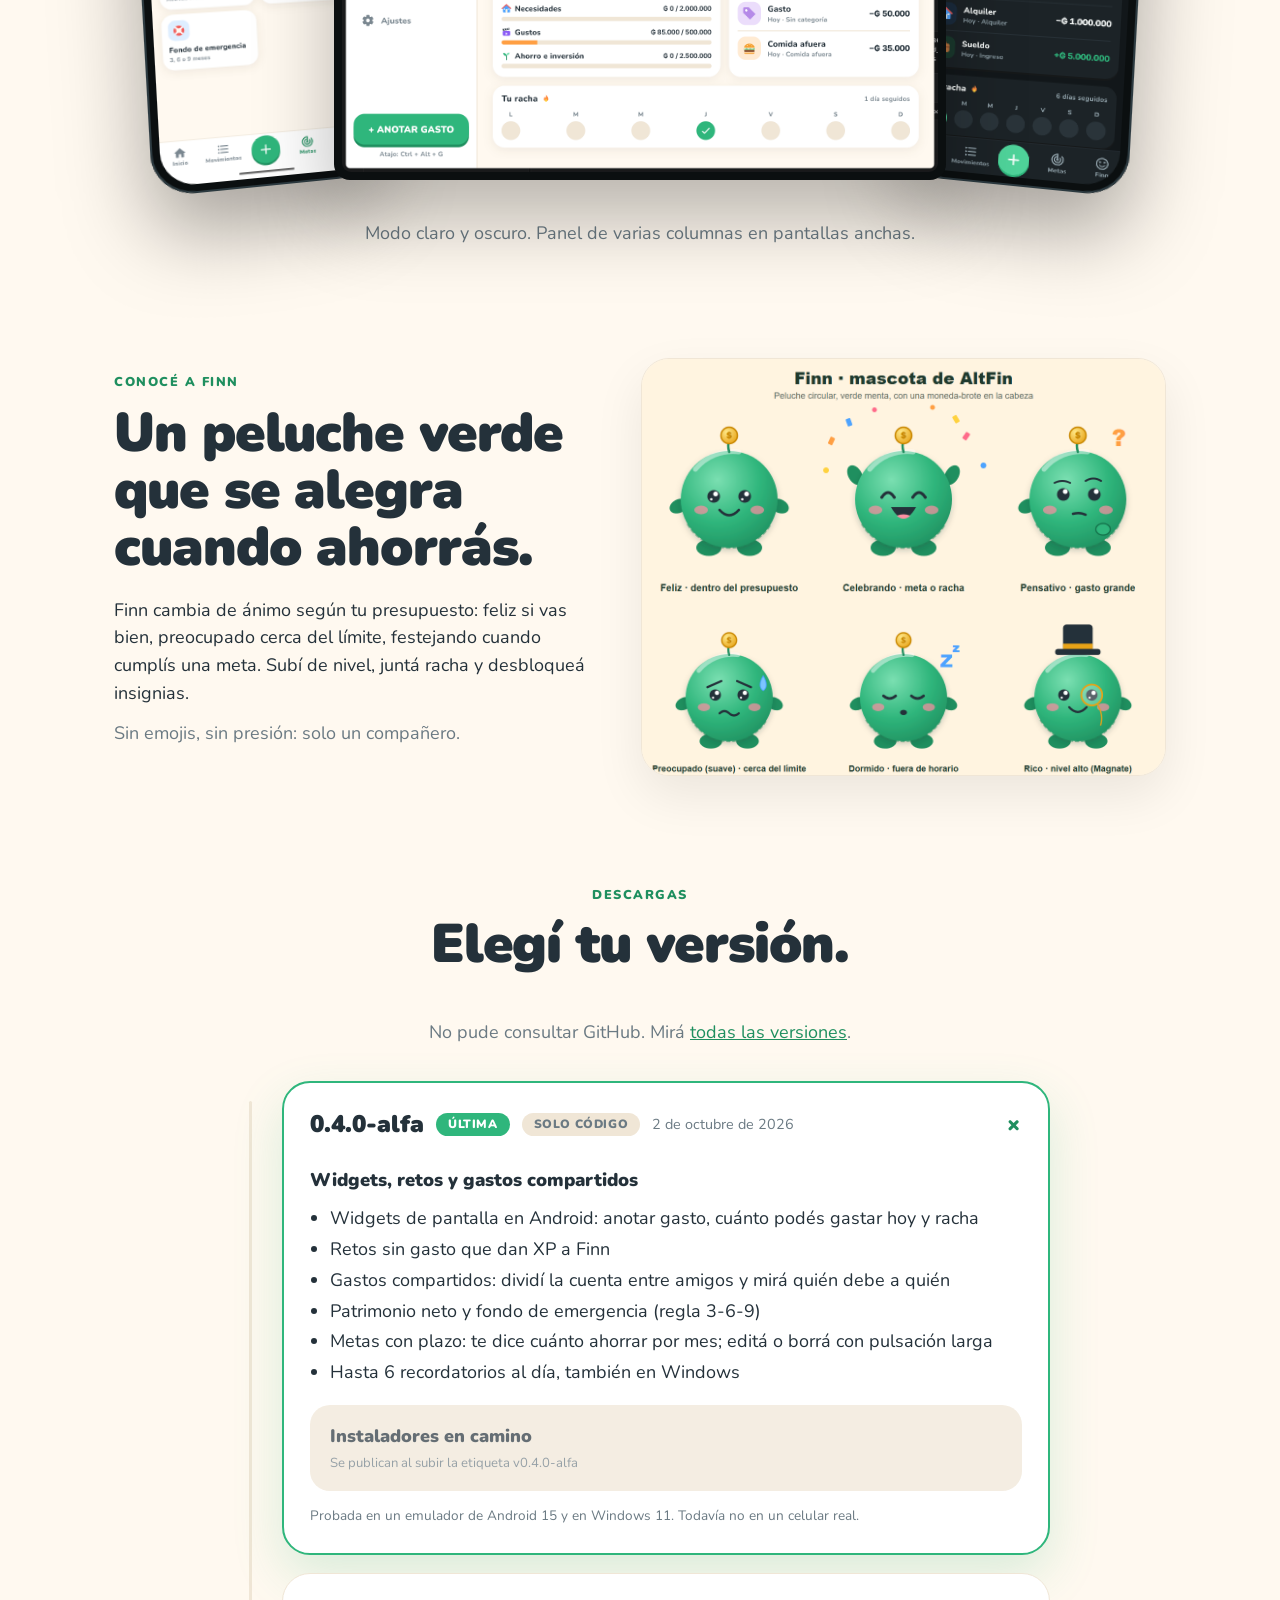
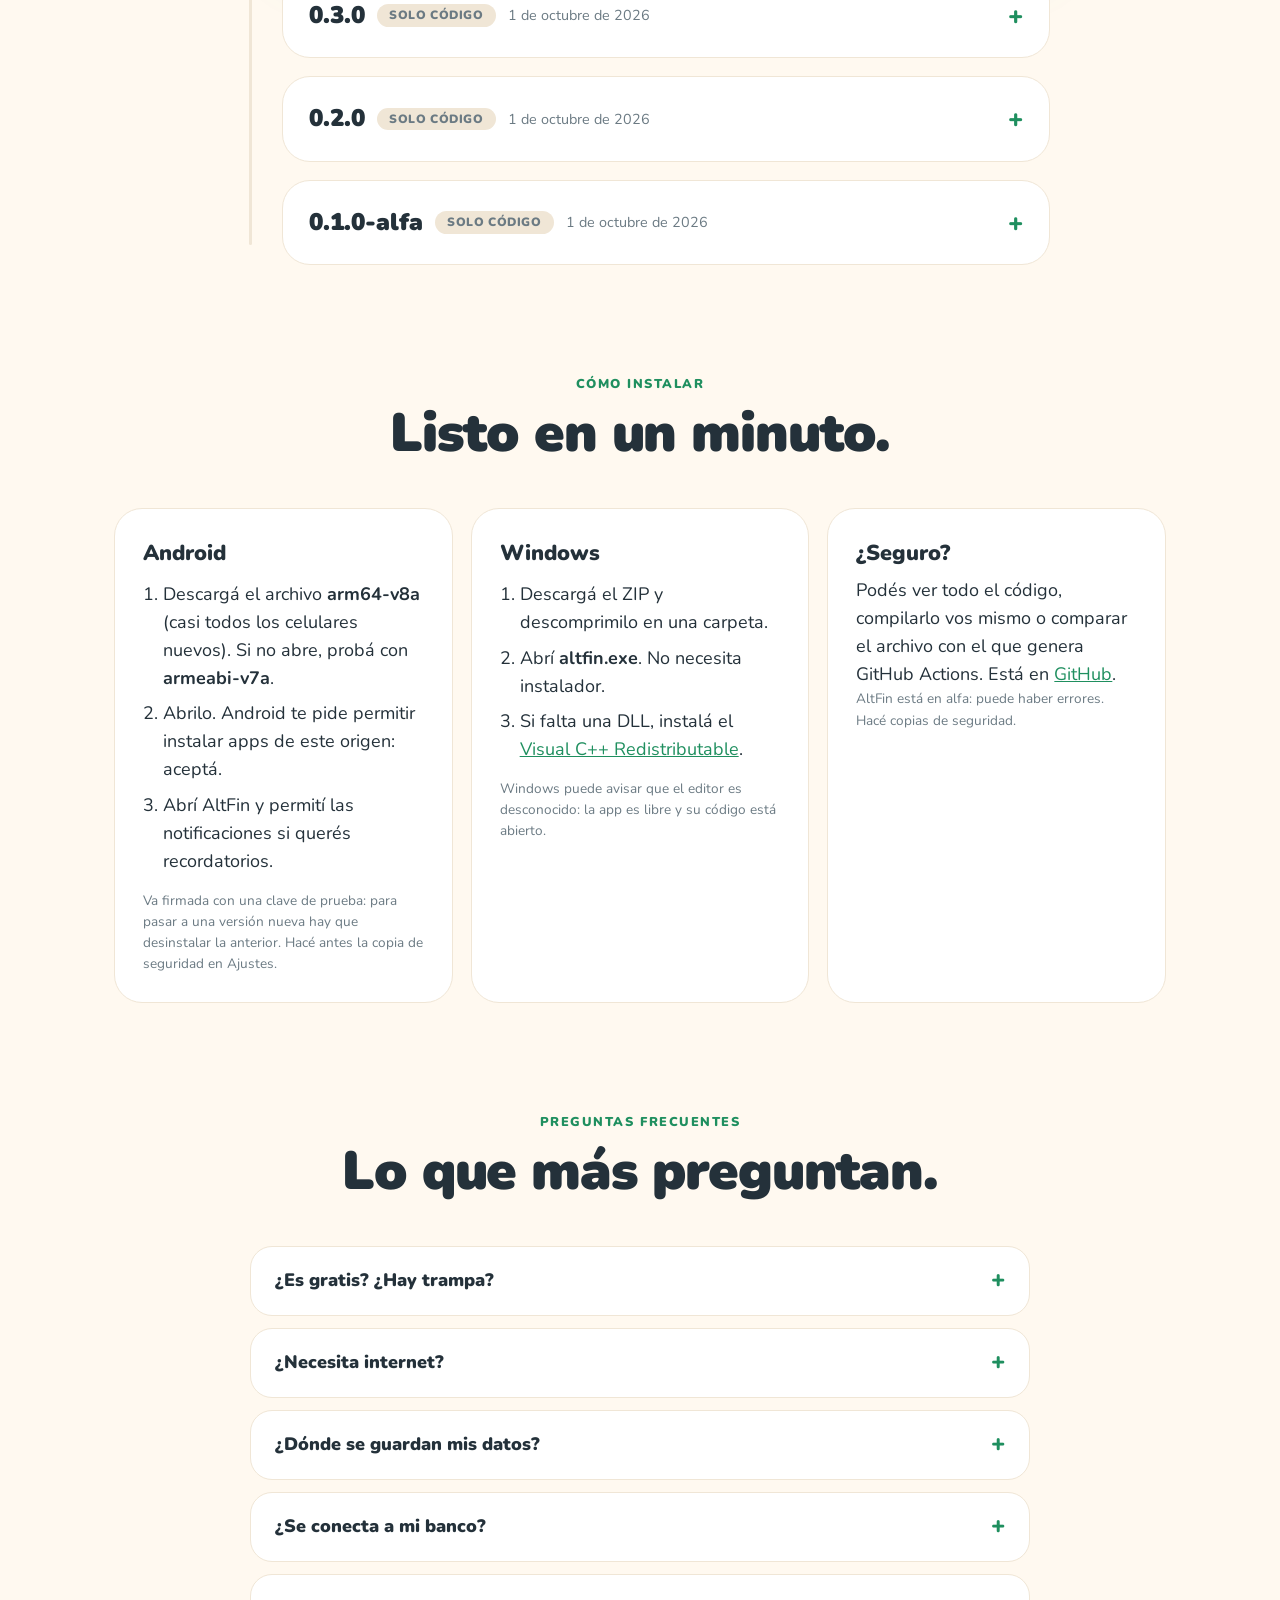
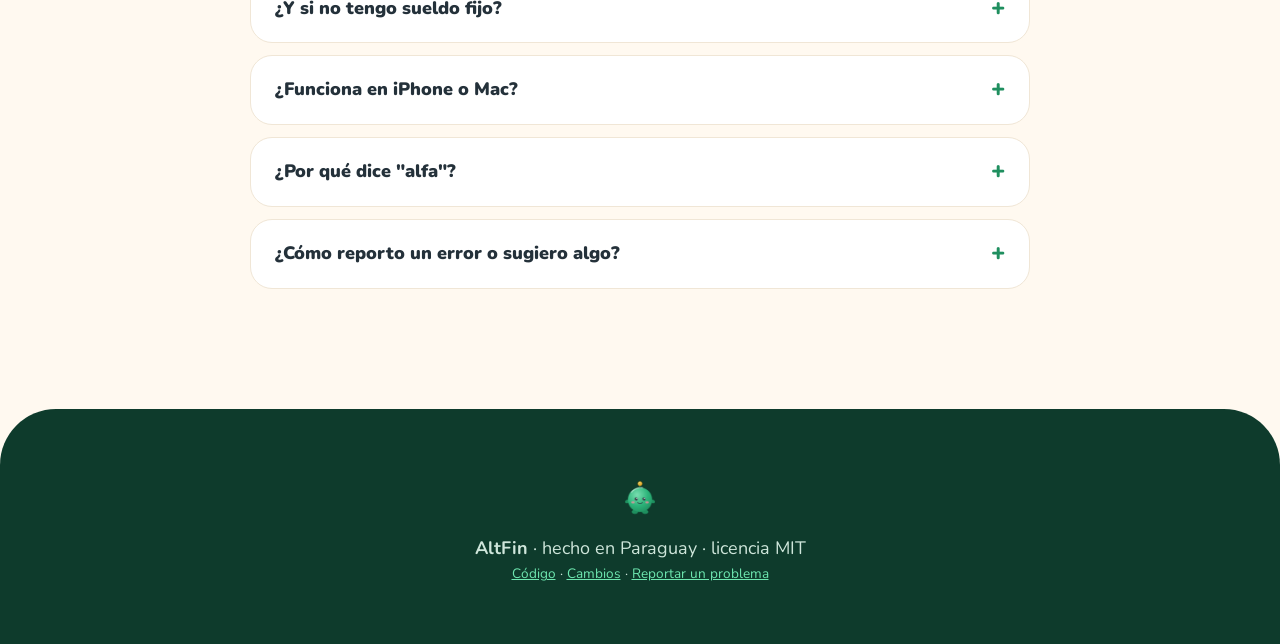
==== commit 3968cf5c: "Sitio: recorrido con 19 capturas, por qué sirve, lista completa de funciones y preguntas frecuentes " ====
--- a/site/index.html
+++ b/site/index.html
@@ -14,8 +14,9 @@
 <header class="nav">
   <a class="brand" href="#top"><img src="img/finn.png" alt="" width="34" height="34" style="margin-right:8px">Alt<b>Fin</b></a>
   <nav>
-    <a href="#funciones">Funciones</a>
-    <a href="#plataformas">Plataformas</a>
+    <a href="#porque">Por qué</a>
+    <a href="#recorrido">Capturas</a>
+    <a href="#todo">Funciones</a>
     <a href="#versiones">Versiones</a>
     <a href="#ayuda">Cómo instalar</a>
     <a class="btn btn-small" href="#versiones">Descargar</a>
@@ -58,10 +59,33 @@
   <div><b>MIT</b><span>licencia libre, código en GitHub</span></div>
 </section>
 
+<!-- POR QUÉ SIRVE -->
+<section class="section" id="porque">
+  <p class="eyebrow">Por qué sirve</p>
+  <h2>Dejá de adivinar si te alcanza la plata.</h2>
+  <p class="center muted intro">La mayoría de las apps de finanzas te piden una cuenta, conectar el banco o pagar una suscripción. AltFin hace lo contrario: es simple, funciona sin internet y es tuya.</p>
+  <div class="why">
+    <article><span class="num">1</span><h3>Un número claro cada día</h3><p>"Podés gastar hoy" resume tu sueldo, tus gastos fijos y los días que faltan en una sola cifra. No hace falta interpretar gráficos para saber si podés comprar algo.</p></article>
+    <article><span class="num">2</span><h3>Anotar cuesta 3 toques</h3><p>Lo que es difícil se abandona. Por eso cargar un gasto lleva segundos, y lo repetitivo (el bus, la merienda) se anota solo.</p></article>
+    <article><span class="num">3</span><h3>Ahorrás sin pensar</h3><p>Elegís un plan (por ejemplo 50 % para ahorrar o 30 %), y la app reparte tu sueldo entre necesidades, gustos y ahorro. Si no querés porcentajes, tampoco son obligatorios.</p></article>
+    <article><span class="num">4</span><h3>Te acompaña, no te reta</h3><p>Finn se alegra con tus rachas y metas, y se preocupa cerca del límite. Los retos sin gasto y los logros hacen que volver cada día sea un hábito.</p></article>
+    <article><span class="num">5</span><h3>Hecha para Paraguay</h3><p>Guaraníes sin decimales, dólares con tasa de cambio que ponés vos, y textos en español con voseo. Sin pasar por conversiones raras.</p></article>
+    <article><span class="num">6</span><h3>Tus datos son tuyos</h3><p>Todo queda en tu dispositivo. Sin registro, sin anuncios, sin rastreadores. Podés exportar o borrar todo cuando quieras, y el código está abierto para que cualquiera lo revise.</p></article>
+  </div>
+  <div class="how">
+    <h3>Cómo se usa</h3>
+    <ol>
+      <li><b>Contale lo básico.</b> Tu sueldo y el día que cobrás (o saltalo si no tenés uno). Elegí un plan de ahorro.</li>
+      <li><b>Anotá lo que gastás.</b> Monto, categoría y listo. También podés usar el widget o el atajo del teclado en PC.</li>
+      <li><b>Mirá el número de hoy.</b> Ajustá el presupuesto, cumplí metas y subí de nivel con Finn.</li>
+    </ol>
+  </div>
+</section>
+
 <!-- FUNCIONES -->
 <section class="section" id="funciones">
-  <p class="eyebrow">Qué hace</p>
-  <h2>Todo lo que necesitás para ordenar tu plata.</h2>
+  <p class="eyebrow">Lo principal</p>
+  <h2>Lo esencial, de un vistazo.</h2>
   <div class="bento">
     <article class="card c-green wide">
       <h3>Podés gastar hoy</h3>
@@ -98,6 +122,97 @@
       <p>Todo vive en una base de datos en tu dispositivo. Bloqueo con PIN, copia de seguridad en un archivo tuyo y exportación a CSV.</p>
     </article>
   </div>
+</section>
+
+<!-- RECORRIDO -->
+<section class="section tour" id="recorrido">
+  <p class="eyebrow">Recorrido</p>
+  <h2>Mirá la app por dentro.</h2>
+  <p class="center muted intro">Capturas reales de la app funcionando. Deslizá para ver más.</p>
+  <div class="strip" id="strip">
+    <figure><div class="phone"><img loading="lazy" src="img/g/inicio.jpg" alt="Inicio"></div><figcaption><b>Inicio</b>Cuánto podés gastar hoy, tu plan del mes y tu racha.</figcaption></figure>
+    <figure><div class="phone"><img loading="lazy" src="img/g/gasto.jpg" alt="Anotar un gasto"></div><figcaption><b>Anotar un gasto</b>Teclado grande, categorías con un toque y +10 XP para Finn.</figcaption></figure>
+    <figure><div class="phone"><img loading="lazy" src="img/g/movimientos.jpg" alt="Movimientos"></div><figcaption><b>Movimientos</b>Todo lo que entró y salió, por día, con filtros.</figcaption></figure>
+    <figure><div class="phone"><img loading="lazy" src="img/g/presupuesto.jpg" alt="Presupuesto"></div><figcaption><b>Presupuesto</b>Límites por categoría y avance de necesidades, gustos y ahorro.</figcaption></figure>
+    <figure><div class="phone"><img loading="lazy" src="img/g/plan.jpg" alt="Planes de ahorro"></div><figcaption><b>Planes de ahorro</b>Modo Cohete, Equilibrado, Personalizado o sin porcentaje.</figcaption></figure>
+    <figure><div class="phone"><img loading="lazy" src="img/g/metas.jpg" alt="Metas"></div><figcaption><b>Metas</b>Viaje, laptop, terreno: cuánto falta y en cuántos meses llegás.</figcaption></figure>
+    <figure><div class="phone"><img loading="lazy" src="img/g/fondo.jpg" alt="Fondo de emergencia"></div><figcaption><b>Fondo de emergencia</b>Calcula 3, 6 o 9 meses de tus gastos esenciales y crea la meta.</figcaption></figure>
+    <figure><div class="phone"><img loading="lazy" src="img/g/repetitivo.jpg" alt="Gastos repetitivos"></div><figcaption><b>Gastos repetitivos</b>El bus, la merienda: se anotan solos los días que elijas.</figcaption></figure>
+    <figure><div class="phone"><img loading="lazy" src="img/g/fijos.jpg" alt="Gastos fijos"></div><figcaption><b>Gastos fijos</b>Alquiler, internet, Netflix: se registran el día de cobro.</figcaption></figure>
+    <figure><div class="phone"><img loading="lazy" src="img/g/deudas.jpg" alt="Deudas"></div><figcaption><b>Deudas</b>Plan avalancha o bola de nieve, con fecha de fin e intereses.</figcaption></figure>
+    <figure><div class="phone"><img loading="lazy" src="img/g/compartidos.jpg" alt="Gastos compartidos"></div><figcaption><b>Gastos compartidos</b>Dividí la cuenta entre amigos y anotá solo tu parte.</figcaption></figure>
+    <figure><div class="phone"><img loading="lazy" src="img/g/patrimonio.jpg" alt="Patrimonio neto"></div><figcaption><b>Patrimonio neto</b>Lo que tenés menos lo que debés, mes a mes.</figcaption></figure>
+    <figure><div class="phone"><img loading="lazy" src="img/g/informe.jpg" alt="Informe"></div><figcaption><b>Informe</b>Tasa de ahorro y gastos de los últimos 6 meses.</figcaption></figure>
+    <figure><div class="phone"><img loading="lazy" src="img/g/finn.jpg" alt="Finn y logros"></div><figcaption><b>Finn y logros</b>Nivel, racha, insignias y XP.</figcaption></figure>
+    <figure><div class="phone"><img loading="lazy" src="img/g/retos.jpg" alt="Retos sin gasto"></div><figcaption><b>Retos sin gasto</b>"7 días sin comer afuera": se evalúan solos y dan 150 XP.</figcaption></figure>
+    <figure><div class="phone"><img loading="lazy" src="img/g/recordatorios.jpg" alt="Recordatorios"></div><figcaption><b>Recordatorios</b>Hasta 6 horas al día, solo si todavía no anotaste nada.</figcaption></figure>
+    <figure><div class="phone"><img loading="lazy" src="img/g/widgets.jpg" alt="Widgets de Android"></div><figcaption><b>Widgets</b>Anotá un gasto sin abrir la app (Android).</figcaption></figure>
+    <figure><div class="phone"><img loading="lazy" src="img/g/pin.jpg" alt="Bloqueo con PIN"></div><figcaption><b>Bloqueo con PIN</b>Nadie ve tus números si te prestan el celular.</figcaption></figure>
+    <figure><div class="phone"><img loading="lazy" src="img/g/ajustes.jpg" alt="Ajustes"></div><figcaption><b>Ajustes</b>Copia de seguridad, exportar a CSV, sueldo y más.</figcaption></figure>
+  </div>
+</section>
+
+<!-- TODO LO QUE HACE -->
+<section class="section" id="todo">
+  <p class="eyebrow">Todo lo que hace</p>
+  <h2>La lista completa, sin letra chica.</h2>
+  <div class="lists">
+    <article><h3>Día a día</h3><ul>
+      <li>"Podés gastar hoy" calculado con tu sueldo y tus fijos</li>
+      <li>Anotar gastos, ingresos y ahorros en 3 toques</li>
+      <li>Categorías con ícono propio y notas opcionales</li>
+      <li>Movimientos por día, con filtros</li>
+      <li>Gastos repetitivos (bus, merienda, café) que se anotan solos</li>
+      <li>Gastos fijos y suscripciones que se registran el día de cobro</li>
+    </ul></article>
+    <article><h3>Planificar</h3><ul>
+      <li>Planes de ahorro: Modo Cohete 50 %, Equilibrado 30 %, Personalizado o sin porcentaje</li>
+      <li>Presupuesto con límite por categoría</li>
+      <li>Metas con plazo y cuánto ahorrar por mes</li>
+      <li>Fondo de emergencia (regla 3-6-9 meses)</li>
+      <li>Simulador de interés compuesto</li>
+      <li>Informe de los últimos 6 meses</li>
+    </ul></article>
+    <article><h3>Deudas y patrimonio</h3><ul>
+      <li>Plan para pagar deudas: avalancha o bola de nieve</li>
+      <li>Pago extra, fecha estimada y comparación de intereses</li>
+      <li>Registro de pagos a cada deuda</li>
+      <li>Patrimonio neto: cuentas, efectivo, bienes y metas menos deudas</li>
+      <li>Evolución mes a mes</li>
+    </ul></article>
+    <article><h3>Con otras personas</h3><ul>
+      <li>Dividir una cuenta entre amigos</li>
+      <li>Ver quién le debe a quién y liquidar</li>
+      <li>Anotar solo tu parte como gasto</li>
+    </ul></article>
+    <article><h3>Motivación</h3><ul>
+      <li>Finn cambia de ánimo según tu presupuesto</li>
+      <li>Niveles, XP, racha diaria e insignias</li>
+      <li>Retos sin gasto por categoría</li>
+      <li>Recordatorios: hasta 6 horas al día</li>
+      <li>Botón "Hoy no gasté" para mantener la racha</li>
+    </ul></article>
+    <article><h3>Privacidad y control</h3><ul>
+      <li>100 % local: sin registro ni servidores</li>
+      <li>Bloqueo con PIN</li>
+      <li>Copia de seguridad y restauración en un archivo</li>
+      <li>Exportar a CSV para Excel o Google Sheets</li>
+      <li>Guaraníes y dólares con tasa manual</li>
+      <li>Modo claro y oscuro</li>
+    </ul></article>
+    <article><h3>En el celular</h3><ul>
+      <li>Widgets: anotar gasto, podés gastar hoy y racha</li>
+      <li>Notificaciones con el ícono de Finn</li>
+      <li>Diseño pensado para una mano</li>
+    </ul></article>
+    <article><h3>En la compu</h3><ul>
+      <li>Panel de varias columnas</li>
+      <li>Atajo <kbd>Ctrl</kbd>+<kbd>N</kbd> para anotar</li>
+      <li>Escribir el monto con el teclado numérico</li>
+      <li>Notificaciones de Windows</li>
+    </ul></article>
+  </div>
+  <p class="center muted small note">AltFin es una herramienta de orden personal: las simulaciones son orientativas y no son asesoría financiera.</p>
 </section>
 
 <!-- PLATAFORMAS -->
@@ -162,6 +277,22 @@
   </div>
 </section>
 
+<!-- PREGUNTAS -->
+<section class="section faq" id="faq">
+  <p class="eyebrow">Preguntas frecuentes</p>
+  <h2>Lo que más preguntan.</h2>
+  <div class="qa">
+    <details><summary>¿Es gratis? ¿Hay trampa?</summary><p>Es gratis y no hay trampa: sin anuncios, sin planes pagos, sin cuentas. Es un proyecto de código abierto con licencia MIT.</p></details>
+    <details><summary>¿Necesita internet?</summary><p>No. Todo funciona sin conexión y tus datos no salen de tu dispositivo. Internet solo se usa para descargar la app.</p></details>
+    <details><summary>¿Dónde se guardan mis datos?</summary><p>En una base de datos local de tu celular o tu compu. Para cambiar de equipo, hacés una copia de seguridad en Ajustes y la restaurás en el otro.</p></details>
+    <details><summary>¿Se conecta a mi banco?</summary><p>No, y es a propósito. Anotás vos lo que gastás. Es más lento que automatizarlo, pero nadie más ve tu plata.</p></details>
+    <details><summary>¿Y si no tengo sueldo fijo?</summary><p>Podés saltear el sueldo y el porcentaje de ahorro al empezar. La app se adapta y podés cargarlos más adelante.</p></details>
+    <details><summary>¿Funciona en iPhone o Mac?</summary><p>Por ahora no: está para Android y Windows.</p></details>
+    <details><summary>¿Por qué dice "alfa"?</summary><p>Porque todavía está en prueba. La probé en un emulador de Android y en Windows, pero aún no en muchos celulares reales. Hacé copias de seguridad y avisá si algo falla.</p></details>
+    <details><summary>¿Cómo reporto un error o sugiero algo?</summary><p>En la sección de <a href="https://github.com/BenjaminSVG/altfin/issues">Issues de GitHub</a>.</p></details>
+  </div>
+</section>
+
 </main>
 
 <footer>
--- a/site/style.css
+++ b/site/style.css
@@ -150,3 +150,49 @@
 }
 @media(max-width:520px){.bento{grid-template-columns:1fr}.card.wide{grid-column:auto}body{font-size:17px}}
 @media(prefers-reduced-motion:reduce){*{animation:none!important;transition:none!important}.rev{opacity:1;transform:none}}
+
+/* POR QUÉ SIRVE */
+.intro{max-width:60ch;margin:-20px auto 40px}
+.why{display:grid;grid-template-columns:repeat(3,1fr);gap:18px}
+.why article{background:var(--card);border:1px solid var(--line);border-radius:var(--r);padding:28px;position:relative}
+.why .num{display:grid;place-items:center;width:42px;height:42px;border-radius:14px;background:var(--green);color:#fff;font-weight:1000;margin-bottom:14px;box-shadow:0 4px 0 var(--green-d)}
+.why p{color:var(--muted);font-size:.98rem}
+.how{margin-top:30px;background:var(--forest);color:#fff;border-radius:var(--r);padding:34px 38px}
+.how h3{font-size:1.6rem;margin-bottom:12px}
+.how ol{display:grid;grid-template-columns:repeat(3,1fr);gap:26px;list-style:none;padding:0;counter-reset:s}
+.how li{counter-increment:s;color:#CFE6DB;position:relative;padding-top:48px}
+.how li:before{content:counter(s);position:absolute;top:0;left:0;width:36px;height:36px;border-radius:50%;background:#6EE7B0;color:var(--forest);display:grid;place-items:center;font-weight:1000}
+.how li b{color:#fff}
+
+/* RECORRIDO */
+.tour{max-width:none;padding-inline:0}
+.strip{display:flex;gap:34px;overflow-x:auto;scroll-snap-type:x mandatory;padding:20px max(24px,calc((100vw - 1100px)/2)) 40px;scrollbar-width:thin;cursor:grab;-webkit-overflow-scrolling:touch}
+.strip.drag{cursor:grabbing;scroll-snap-type:none}
+.strip figure{flex:none;width:250px;scroll-snap-align:center;text-align:center}
+.strip .phone{width:250px;margin-bottom:22px;transition:transform .3s}
+.strip figure:hover .phone{transform:translateY(-8px) rotate(-1.5deg)}
+.strip figure:nth-child(even) .phone{margin-top:26px}
+.strip img{-webkit-user-drag:none;user-select:none}
+.strip figcaption{font-size:.92rem;color:var(--muted);padding:0 6px}
+.strip figcaption b{display:block;color:var(--ink);font-size:1.1rem;font-weight:900;margin-bottom:2px}
+
+/* TODO LO QUE HACE */
+.lists{display:grid;grid-template-columns:repeat(4,1fr);gap:18px}
+.lists article{background:var(--card);border:1px solid var(--line);border-radius:var(--r);padding:24px}
+.lists h3{font-size:1.1rem;color:var(--green-d)}
+.lists ul{list-style:none;padding:0;margin-top:10px}
+.lists li{position:relative;padding-left:24px;margin:9px 0;font-size:.93rem;line-height:1.4}
+.lists li:before{content:"";position:absolute;left:0;top:.35em;width:12px;height:12px;border-radius:50%;background:var(--green);box-shadow:inset 0 0 0 3px var(--mint)}
+.note{margin-top:26px}
+
+/* FAQ */
+.qa{max-width:780px;margin:auto;display:grid;gap:12px}
+.qa details{background:var(--card);border:1px solid var(--line);border-radius:22px;padding:0 24px}
+.qa summary{cursor:pointer;list-style:none;font-weight:900;padding:20px 0;display:flex;justify-content:space-between;gap:12px}
+.qa summary::-webkit-details-marker{display:none}
+.qa summary:after{content:"+";font-size:1.5rem;line-height:1;color:var(--green-d);transition:rotate .2s}
+.qa details[open] summary:after{rotate:45deg}
+.qa p{padding-bottom:20px;color:var(--muted)}
+
+@media(max-width:1000px){.lists{grid-template-columns:1fr 1fr}.why{grid-template-columns:1fr 1fr}}
+@media(max-width:700px){.lists,.why{grid-template-columns:1fr}.how ol{grid-template-columns:1fr}.how{padding:26px}.strip figure,.strip .phone{width:215px}.strip{gap:22px}}
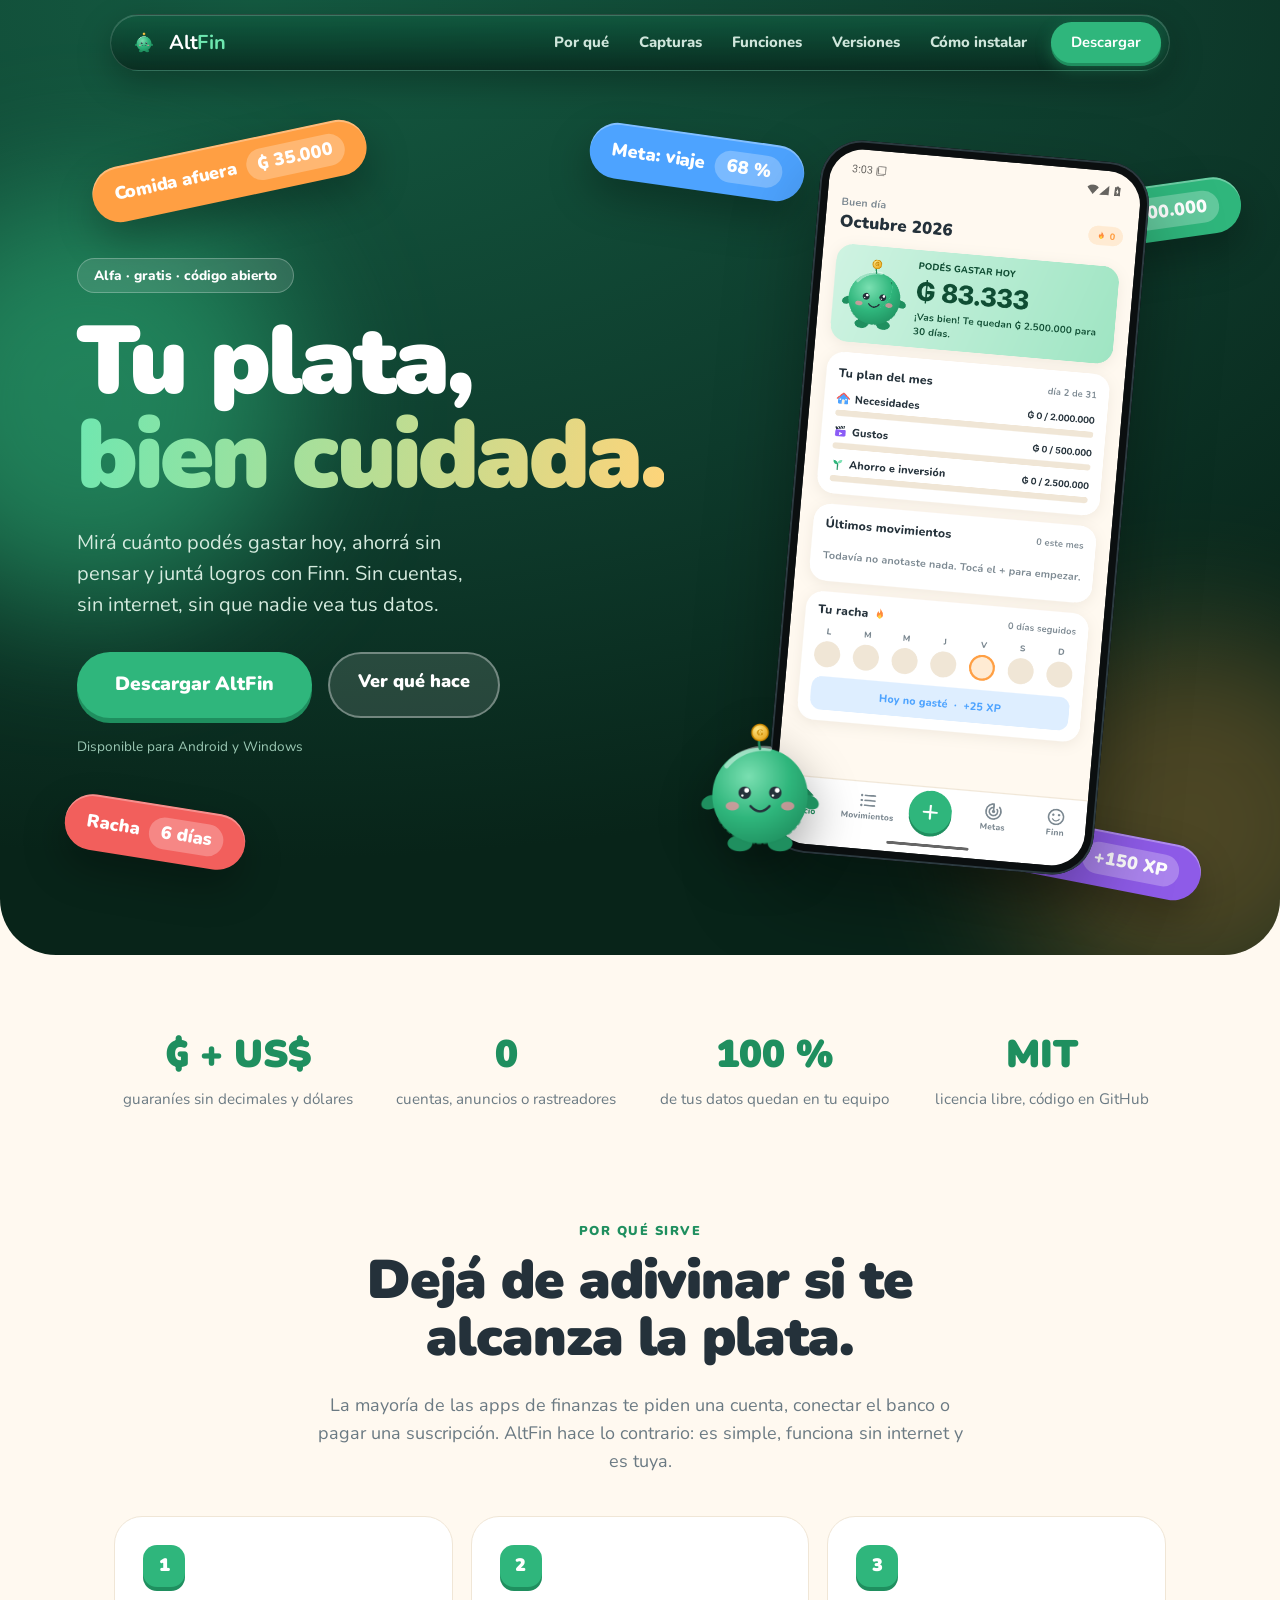
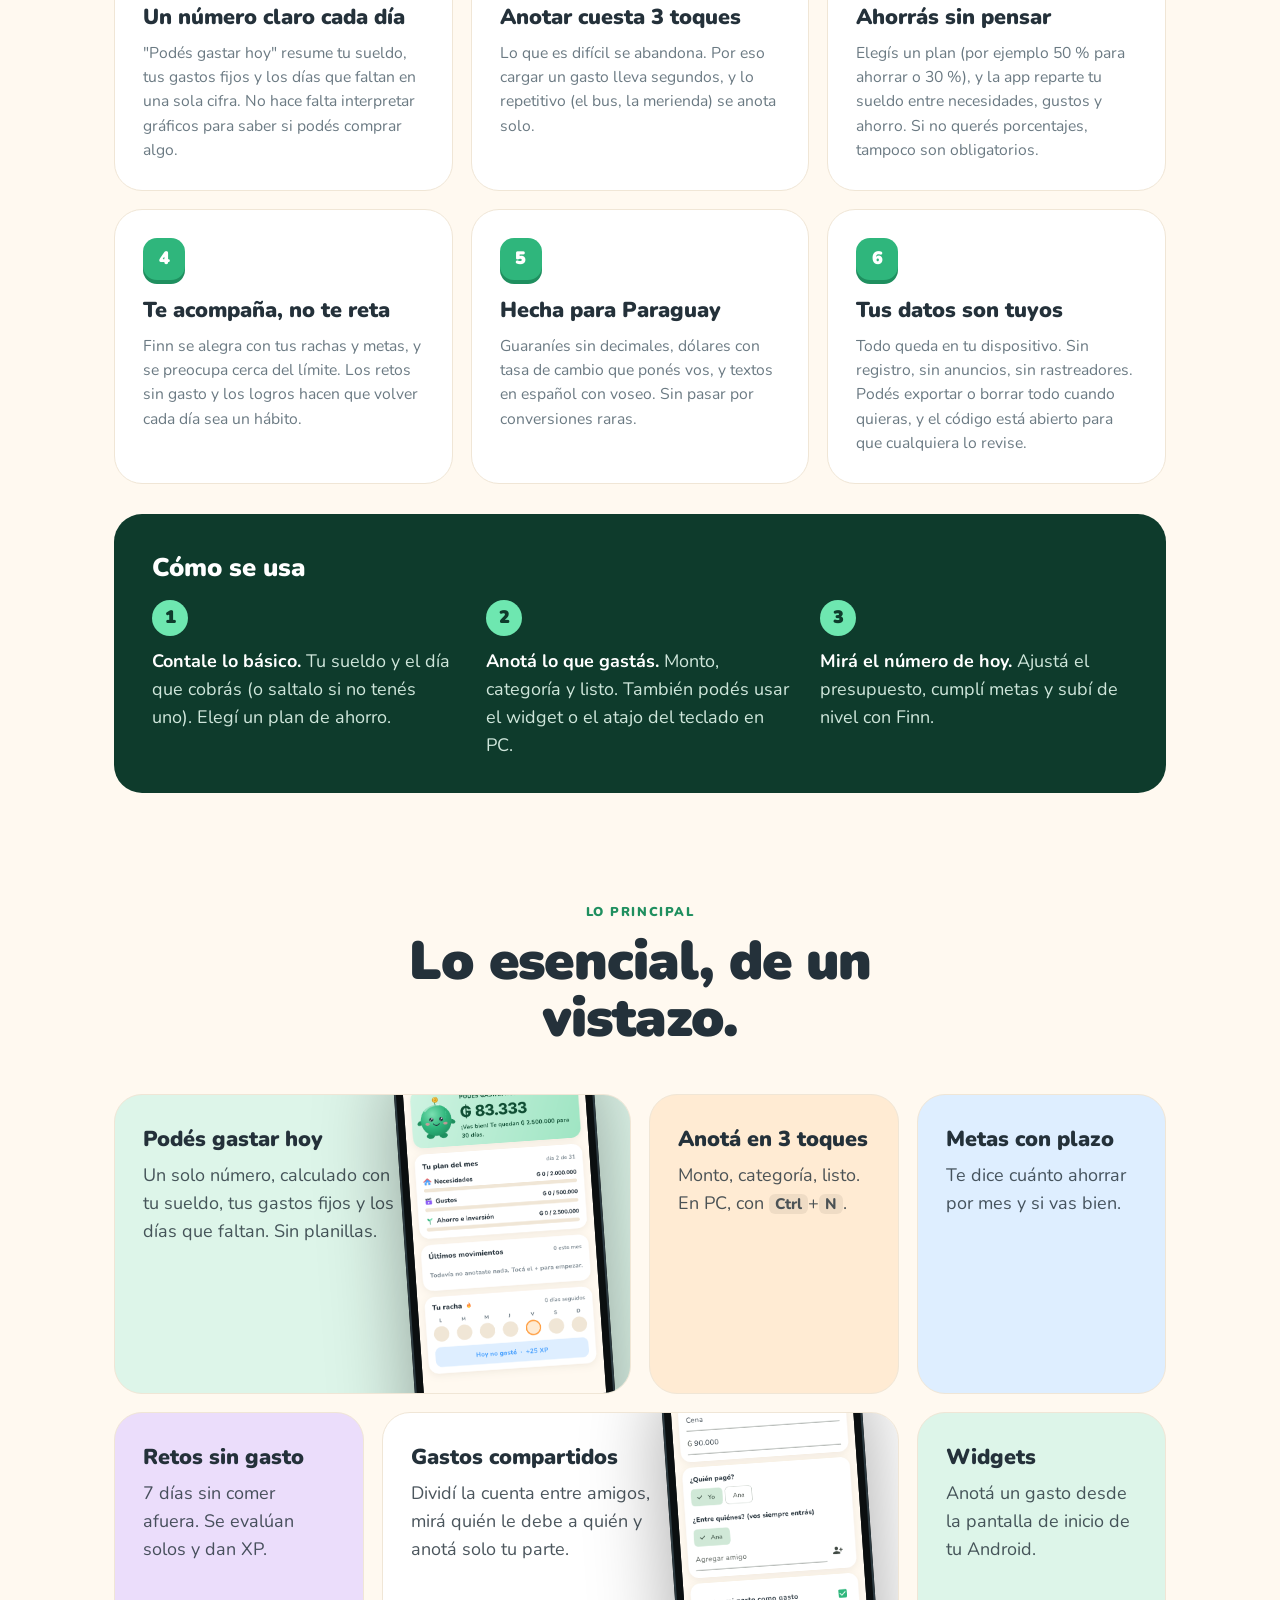
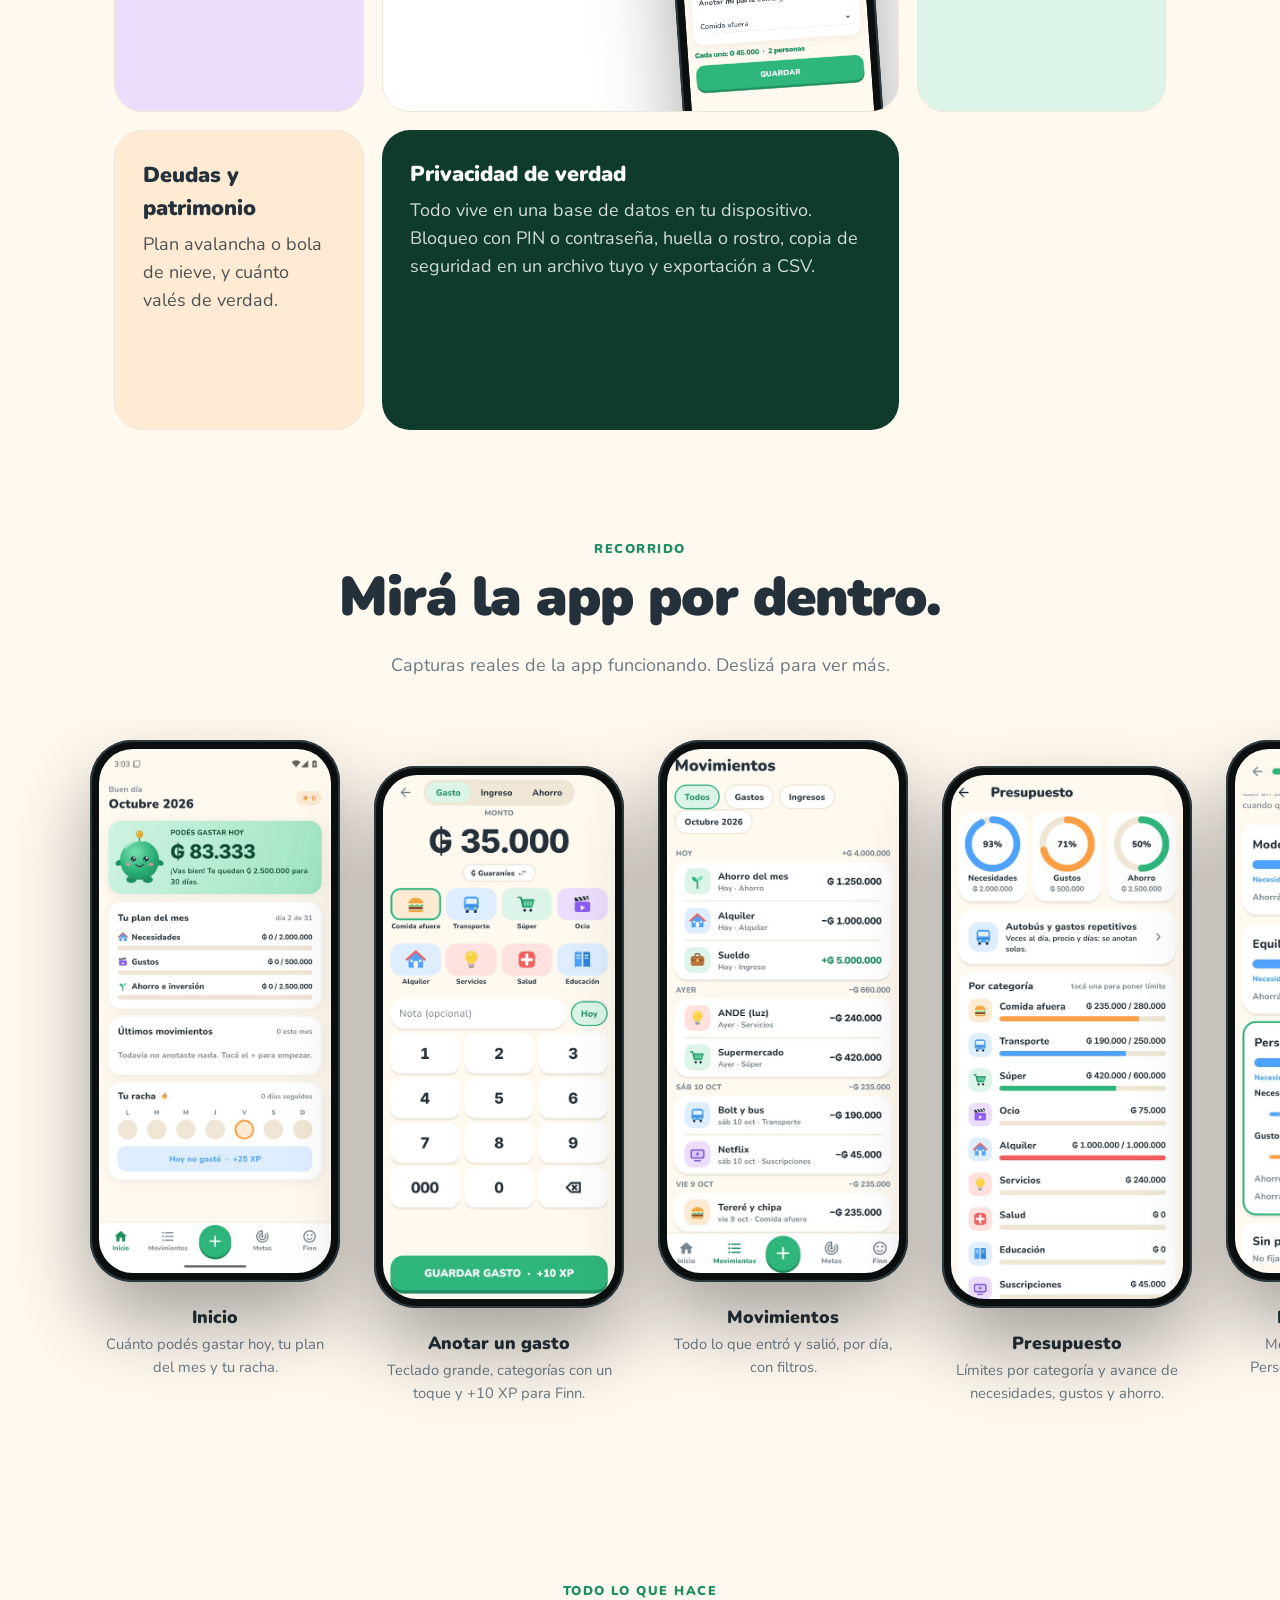
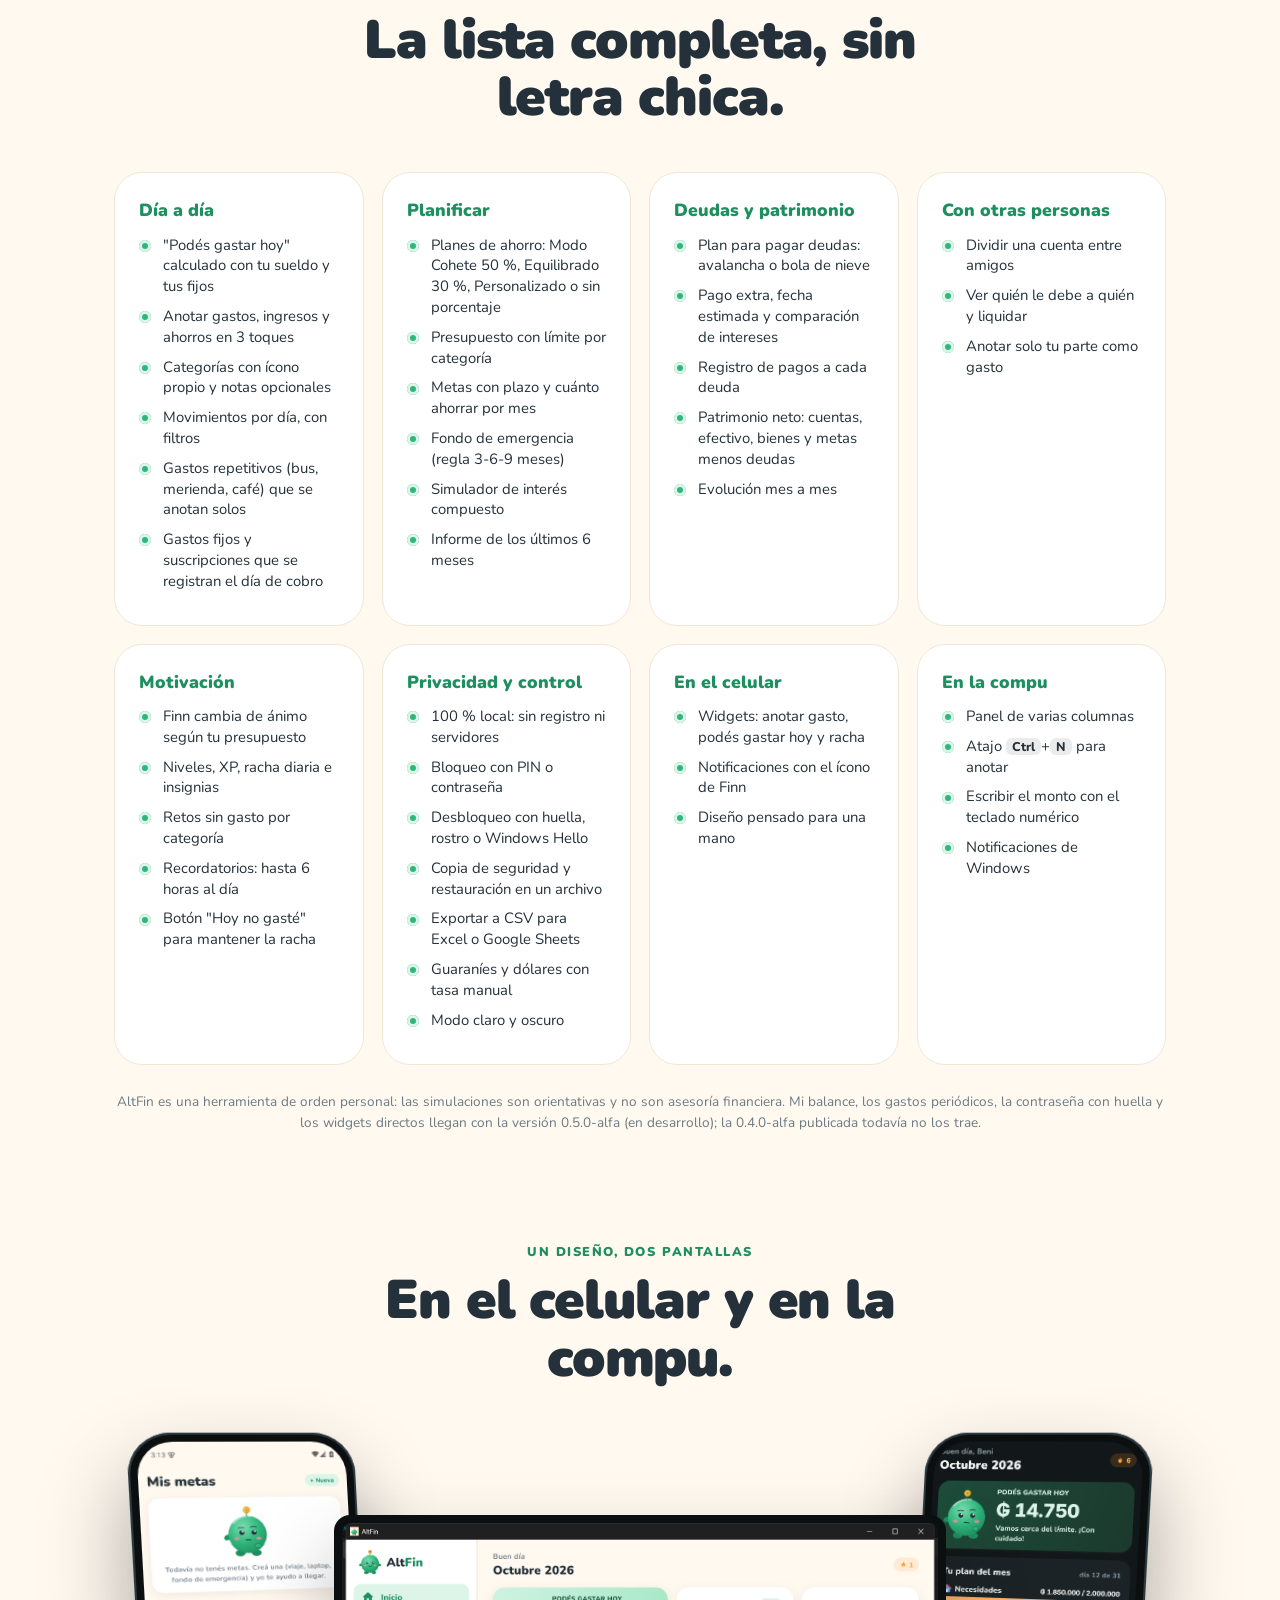
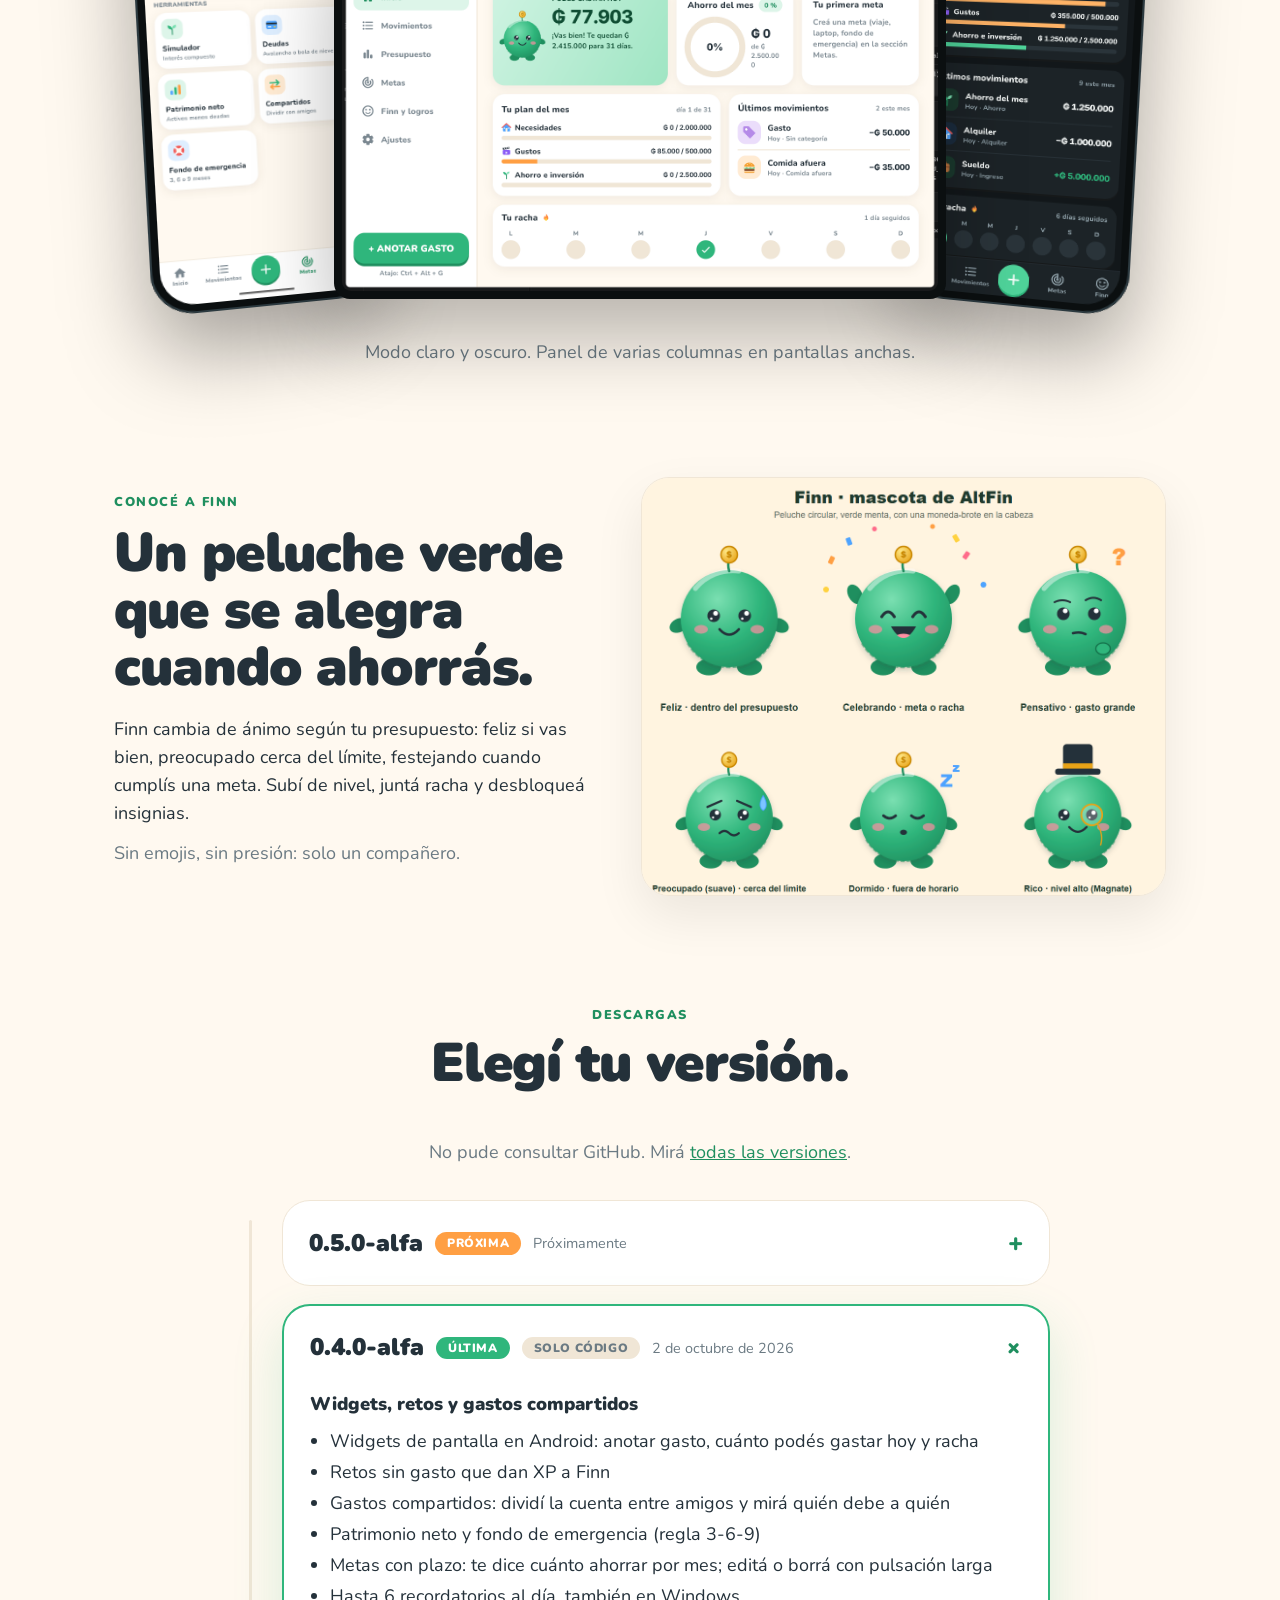
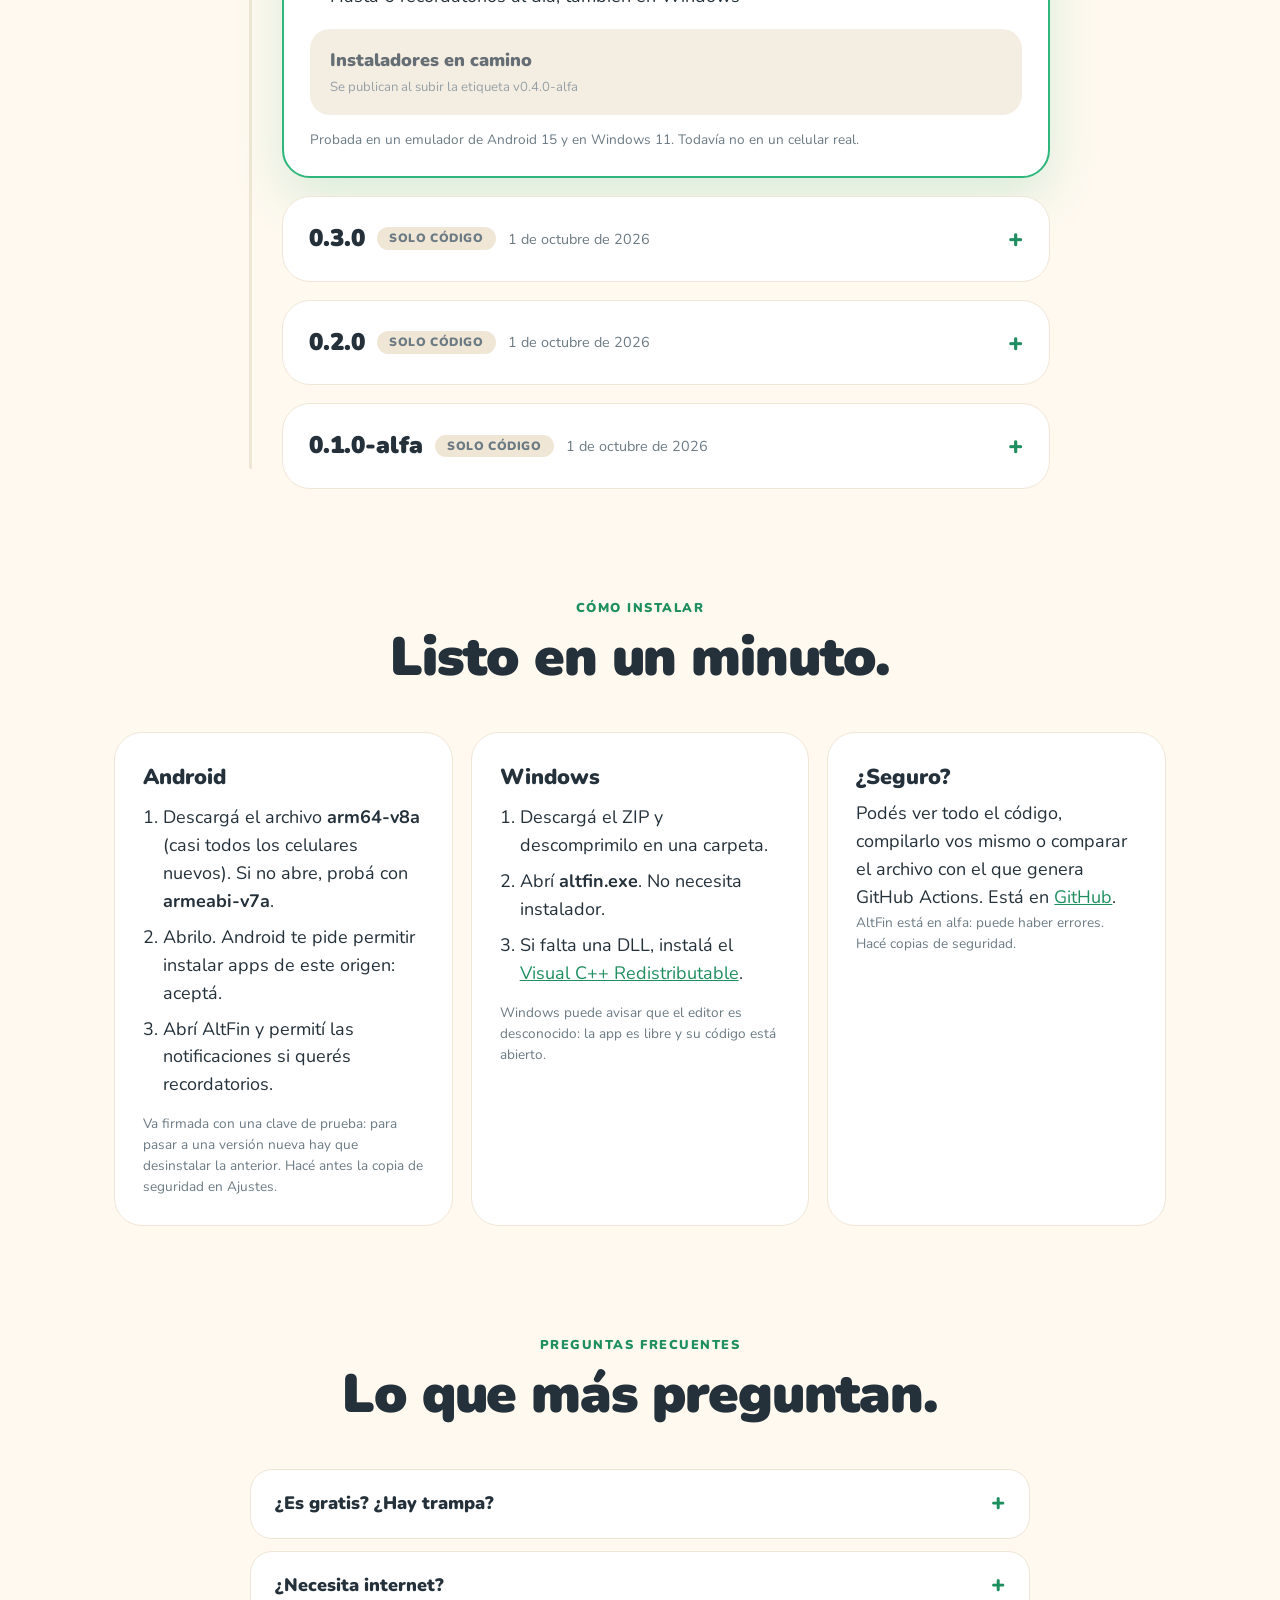
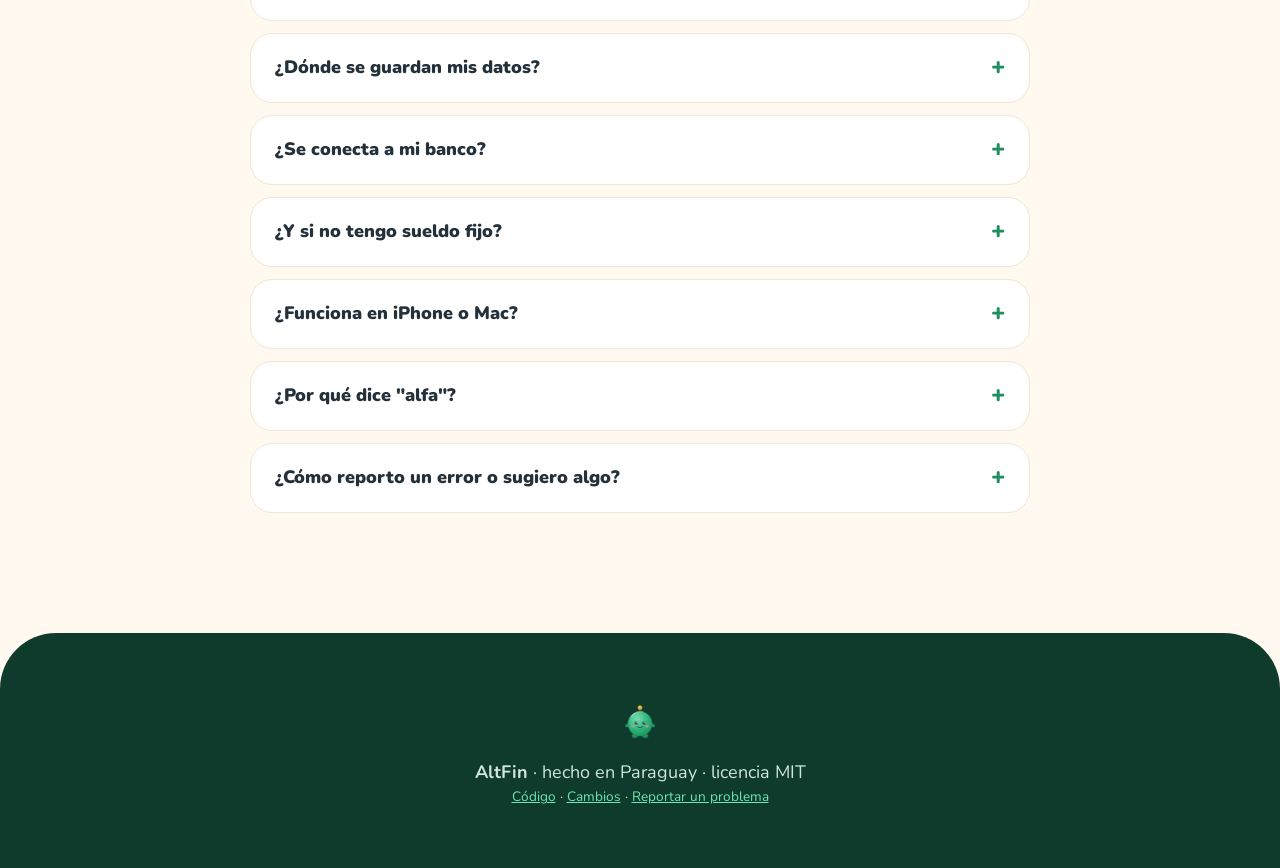
==== commit 712e53cb: "Mi balance, gastos periódicos, contraseña con huella y widgets directos - Mi balance: dinero disponi" ====
--- a/site/index.html
+++ b/site/index.html
@@ -119,7 +119,7 @@
     </article>
     <article class="card c-dark wide">
       <h3>Privacidad de verdad</h3>
-      <p>Todo vive en una base de datos en tu dispositivo. Bloqueo con PIN, copia de seguridad en un archivo tuyo y exportación a CSV.</p>
+      <p>Todo vive en una base de datos en tu dispositivo. Bloqueo con PIN o contraseña, huella o rostro, copia de seguridad en un archivo tuyo y exportación a CSV.</p>
     </article>
   </div>
 </section>
@@ -147,7 +147,7 @@
     <figure><div class="phone"><img loading="lazy" src="img/g/retos.jpg" alt="Retos sin gasto"></div><figcaption><b>Retos sin gasto</b>"7 días sin comer afuera": se evalúan solos y dan 150 XP.</figcaption></figure>
     <figure><div class="phone"><img loading="lazy" src="img/g/recordatorios.jpg" alt="Recordatorios"></div><figcaption><b>Recordatorios</b>Hasta 6 horas al día, solo si todavía no anotaste nada.</figcaption></figure>
     <figure><div class="phone"><img loading="lazy" src="img/g/widgets.jpg" alt="Widgets de Android"></div><figcaption><b>Widgets</b>Anotá un gasto sin abrir la app (Android).</figcaption></figure>
-    <figure><div class="phone"><img loading="lazy" src="img/g/pin.jpg" alt="Bloqueo con PIN"></div><figcaption><b>Bloqueo con PIN</b>Nadie ve tus números si te prestan el celular.</figcaption></figure>
+    <figure><div class="phone"><img loading="lazy" src="img/g/pin.jpg" alt="Bloqueo con PIN o contraseña"></div><figcaption><b>Bloqueo con PIN o contraseña</b>Y huella o rostro. Nadie ve tus números si te prestan el celular.</figcaption></figure>
     <figure><div class="phone"><img loading="lazy" src="img/g/ajustes.jpg" alt="Ajustes"></div><figcaption><b>Ajustes</b>Copia de seguridad, exportar a CSV, sueldo y más.</figcaption></figure>
   </div>
 </section>
@@ -194,7 +194,8 @@
     </ul></article>
     <article><h3>Privacidad y control</h3><ul>
       <li>100 % local: sin registro ni servidores</li>
-      <li>Bloqueo con PIN</li>
+      <li>Bloqueo con PIN o contraseña</li>
+      <li>Desbloqueo con huella, rostro o Windows Hello</li>
       <li>Copia de seguridad y restauración en un archivo</li>
       <li>Exportar a CSV para Excel o Google Sheets</li>
       <li>Guaraníes y dólares con tasa manual</li>
@@ -212,7 +213,7 @@
       <li>Notificaciones de Windows</li>
     </ul></article>
   </div>
-  <p class="center muted small note">AltFin es una herramienta de orden personal: las simulaciones son orientativas y no son asesoría financiera.</p>
+  <p class="center muted small note">AltFin es una herramienta de orden personal: las simulaciones son orientativas y no son asesoría financiera. Mi balance, los gastos periódicos, la contraseña con huella y los widgets directos llegan con la versión 0.5.0-alfa (en desarrollo); la 0.4.0-alfa publicada todavía no los trae.</p>
 </section>
 
 <!-- PLATAFORMAS -->
--- a/site/style.css
+++ b/site/style.css
@@ -196,3 +196,29 @@
 
 @media(max-width:1000px){.lists{grid-template-columns:1fr 1fr}.why{grid-template-columns:1fr 1fr}}
 @media(max-width:700px){.lists,.why{grid-template-columns:1fr}.how ol{grid-template-columns:1fr}.how{padding:26px}.strip figure,.strip .phone{width:215px}.strip{gap:22px}}
+
+/* BARRA DE NAVEGACIÓN (mejorada) */
+.nav{inset:14px 16px auto;max-width:1060px;padding:7px 8px 7px 16px;
+  background:linear-gradient(180deg,rgba(20,90,65,.78),rgba(10,40,30,.86));
+  border:1px solid rgba(255,255,255,.14);
+  box-shadow:0 12px 34px rgba(0,0,0,.28),inset 0 1px 0 rgba(255,255,255,.18);
+  backdrop-filter:blur(18px) saturate(1.4);-webkit-backdrop-filter:blur(18px) saturate(1.4);
+  transition:transform .3s,background .3s,box-shadow .3s}
+.nav.scrolled{background:rgba(9,32,24,.92);box-shadow:0 14px 40px rgba(0,0,0,.4),inset 0 1px 0 rgba(255,255,255,.12)}
+.brand{font-size:1.25rem;letter-spacing:-.01em}
+.brand img{transition:transform .4s}.brand:hover img{transform:rotate(-12deg) scale(1.12)}
+.nav nav{gap:2px}
+.nav nav a:not(.btn){position:relative;opacity:1;color:#CFE6DB;font-size:.93rem;font-weight:800;padding:8px 14px;border-radius:999px;transition:background .2s,color .2s}
+.nav nav a:not(.btn):hover{background:rgba(255,255,255,.1);color:#fff}
+.nav nav a.act:not(.btn){background:rgba(110,231,176,.18);color:#6EE7B0}
+.nav .btn-small{margin-left:8px;padding:9px 20px;font-size:.92rem;box-shadow:0 3px 0 var(--green-d),0 6px 16px rgba(47,182,124,.35)}
+
+/* barra de desplazamiento del recorrido */
+.strip{scrollbar-color:var(--green) transparent}
+.strip::-webkit-scrollbar{height:10px}
+.strip::-webkit-scrollbar-track{background:transparent;margin:0 max(24px,calc((100vw - 1100px)/2))}
+.strip::-webkit-scrollbar-thumb{background:linear-gradient(90deg,var(--green),#6EE7B0);border-radius:999px;border:2px solid transparent;background-clip:padding-box}
+.strip::-webkit-scrollbar-thumb:hover{background:var(--green-d);background-clip:padding-box}
+@media(max-width:900px){.nav{inset:10px 10px auto}}
+section[id]{scroll-margin-top:90px}
+.badge.soon{background:var(--orange)}
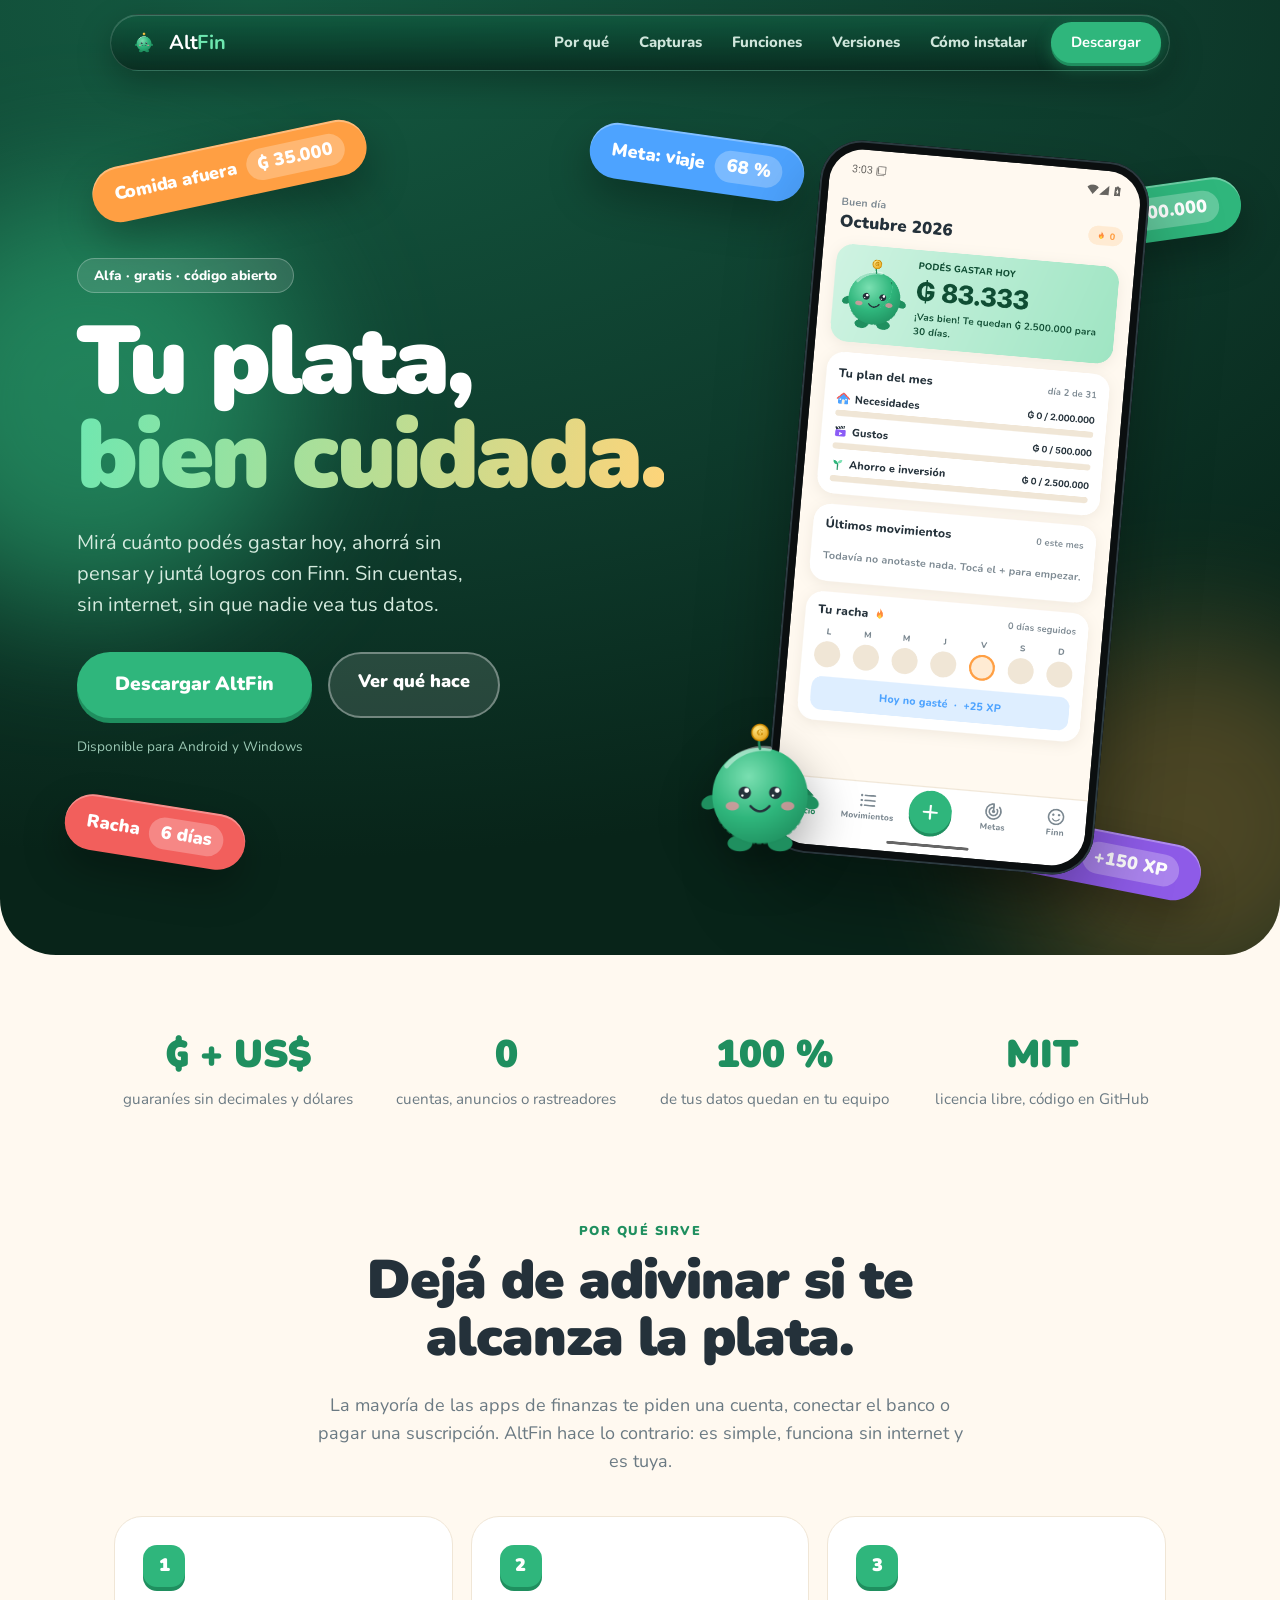
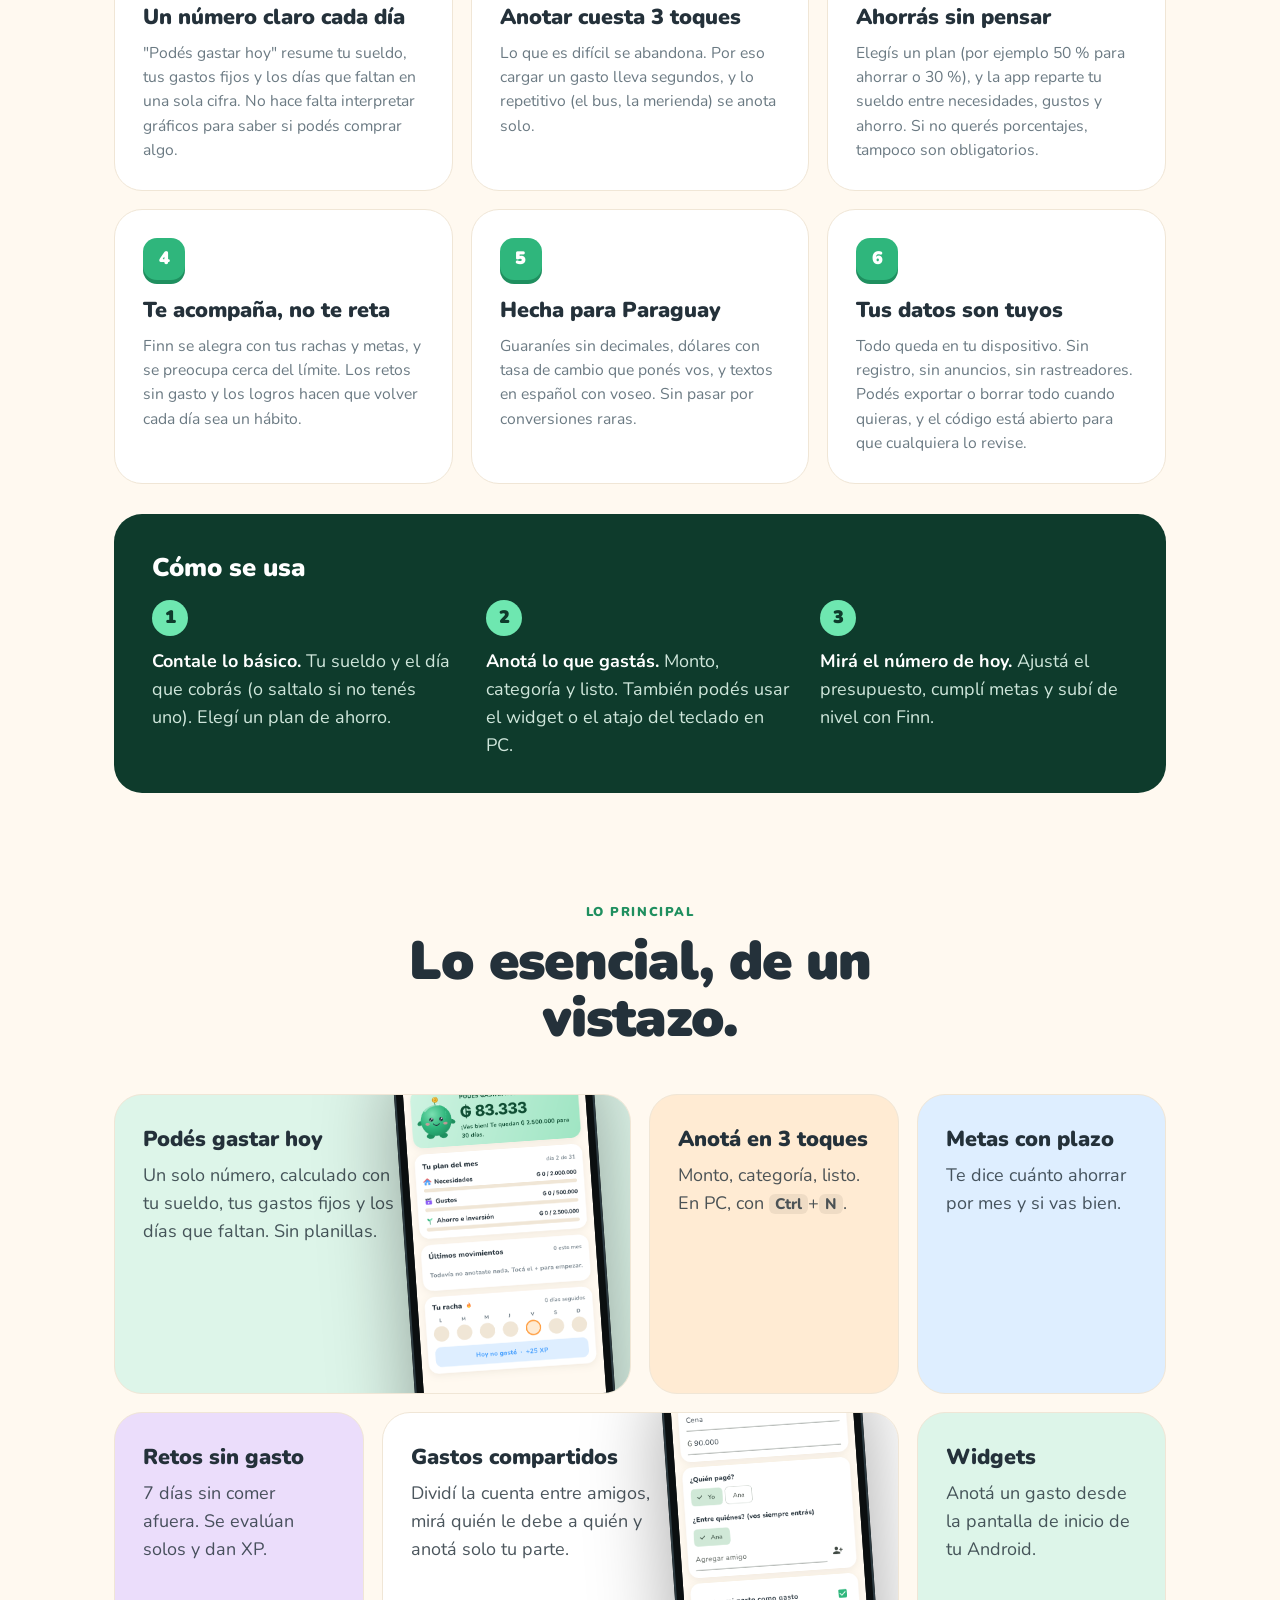
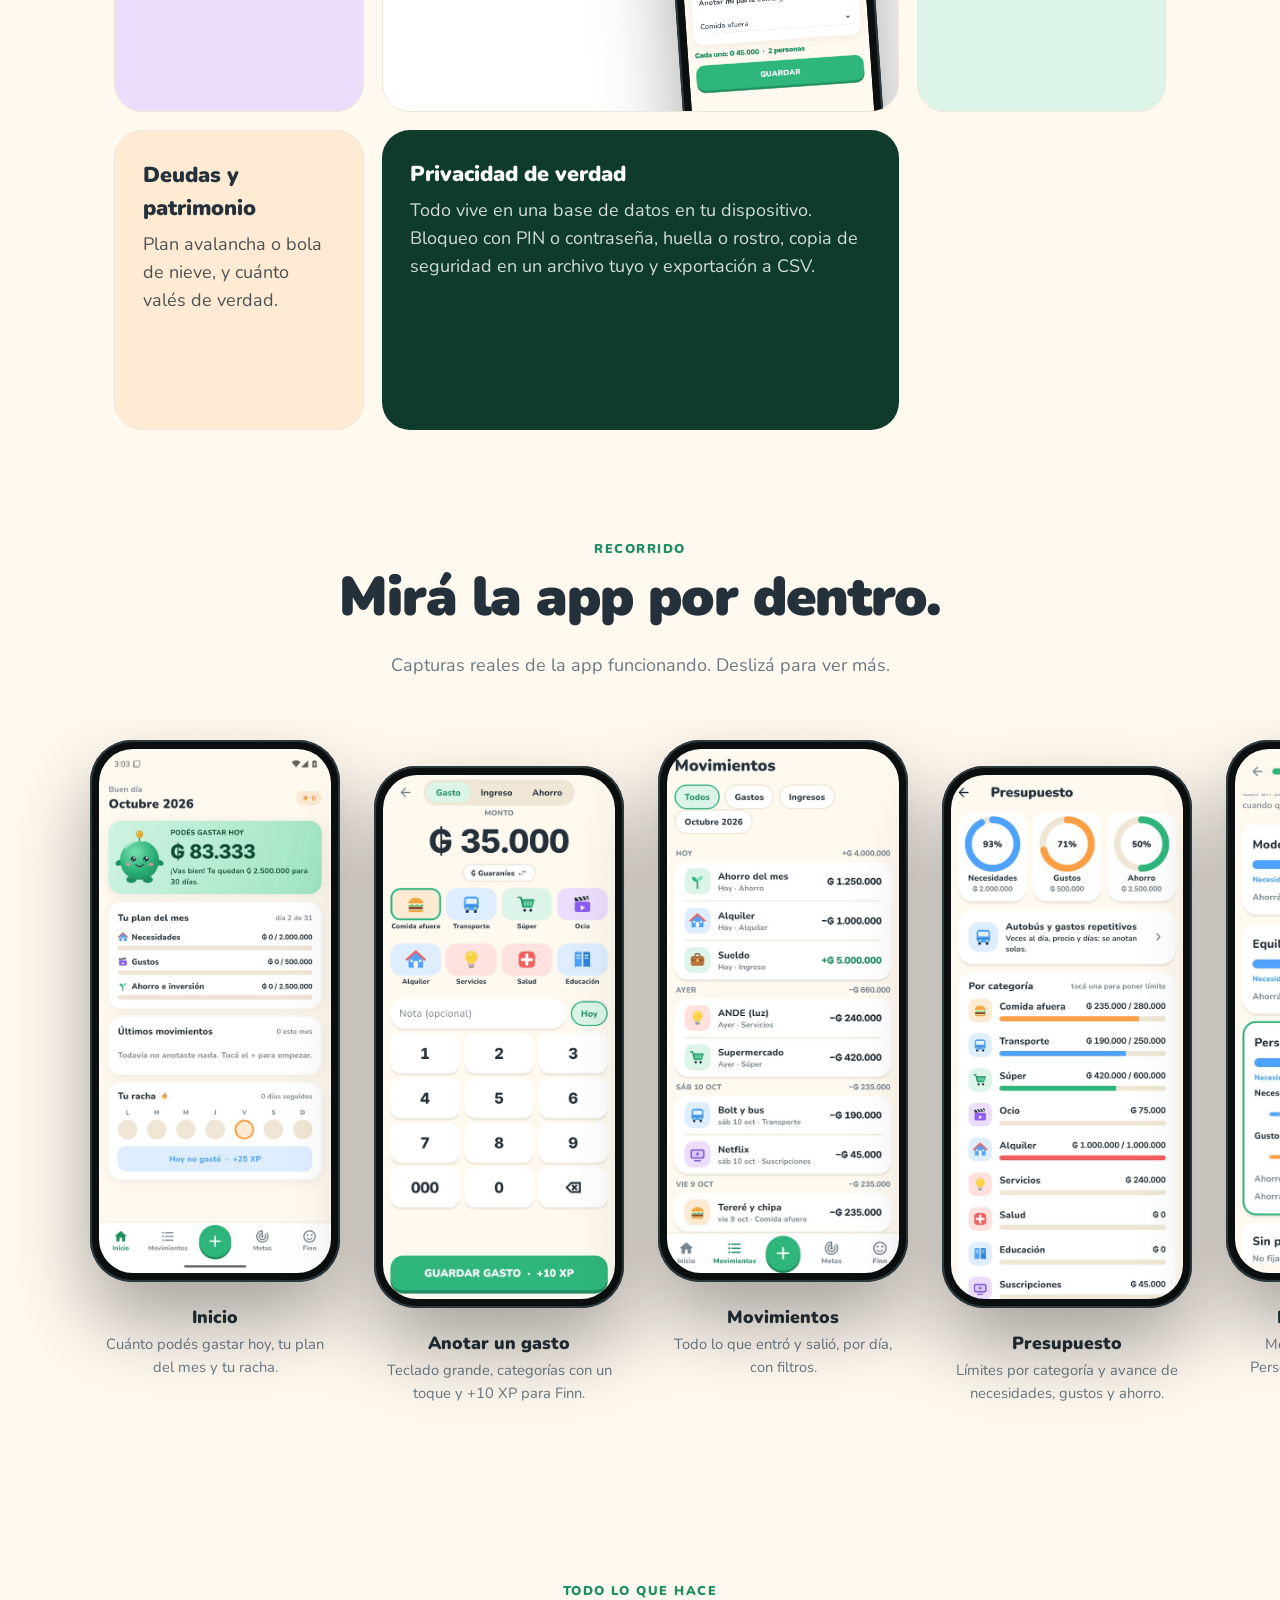
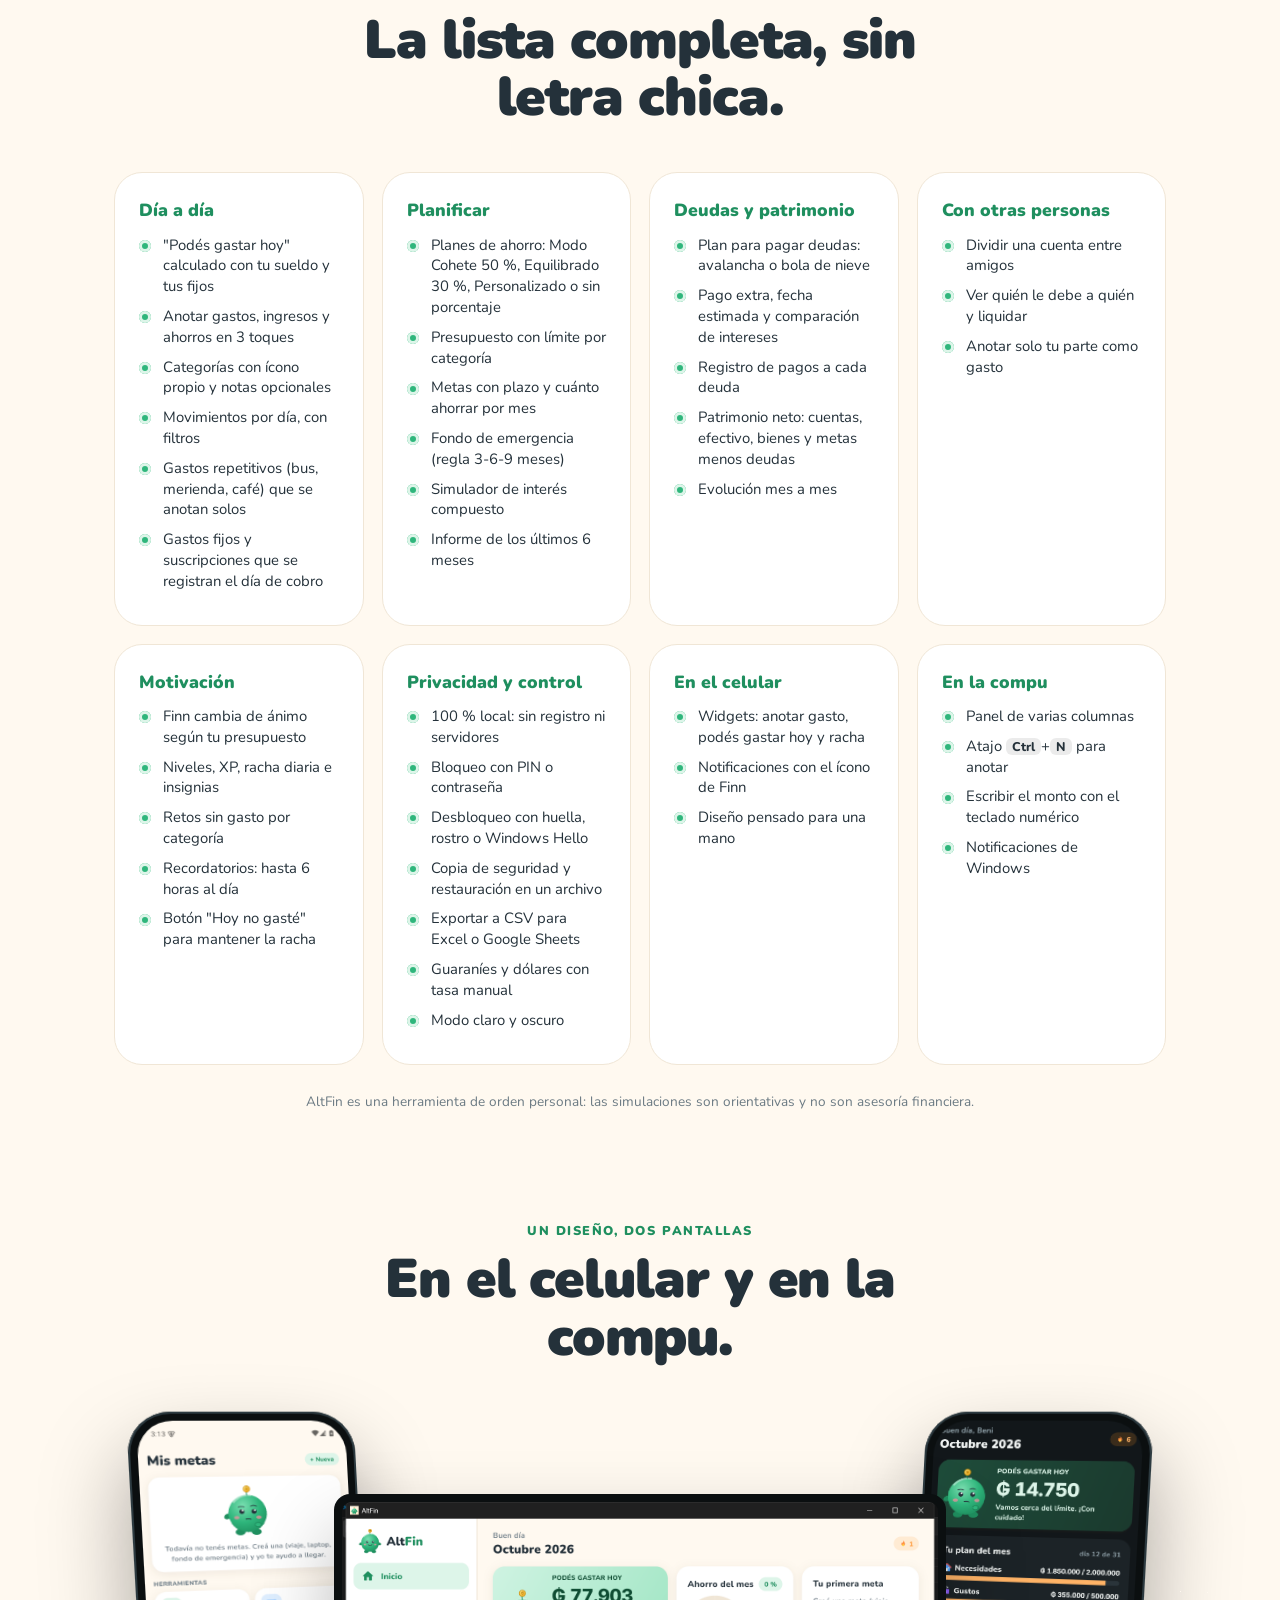
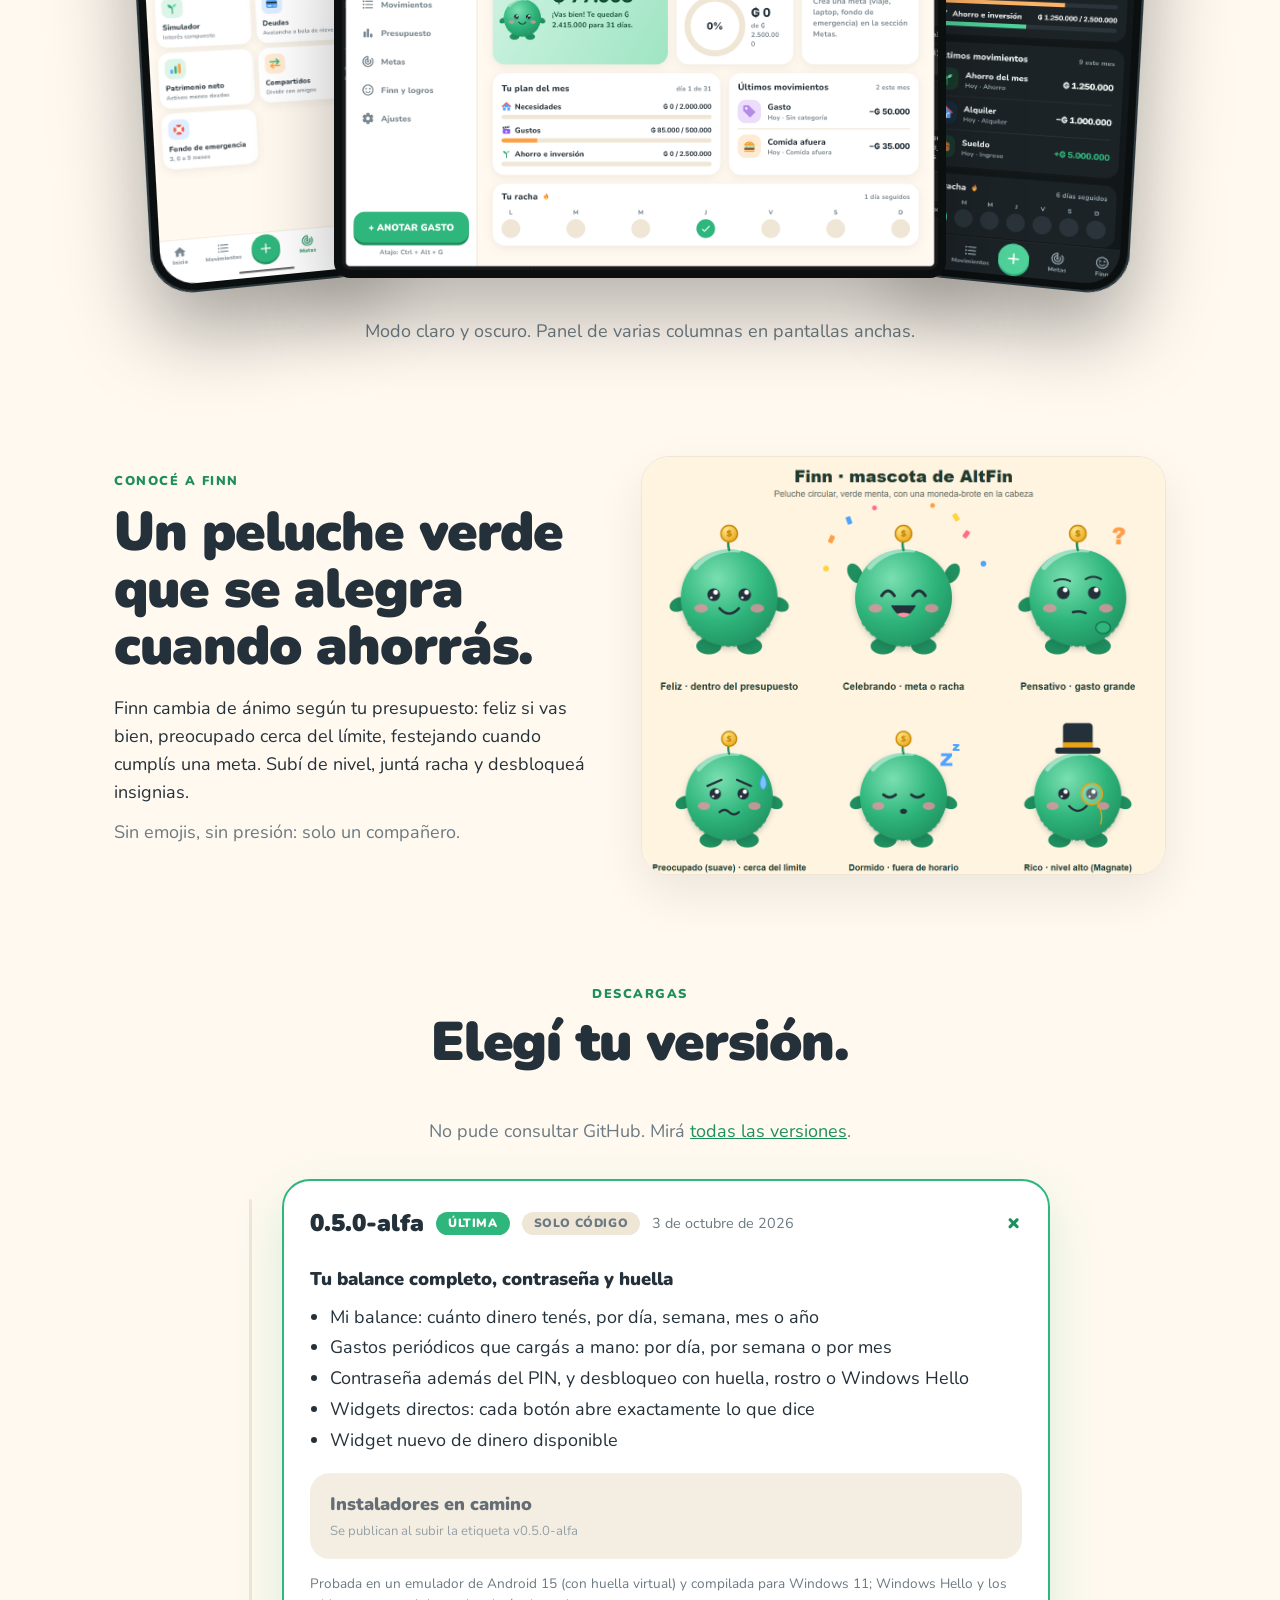
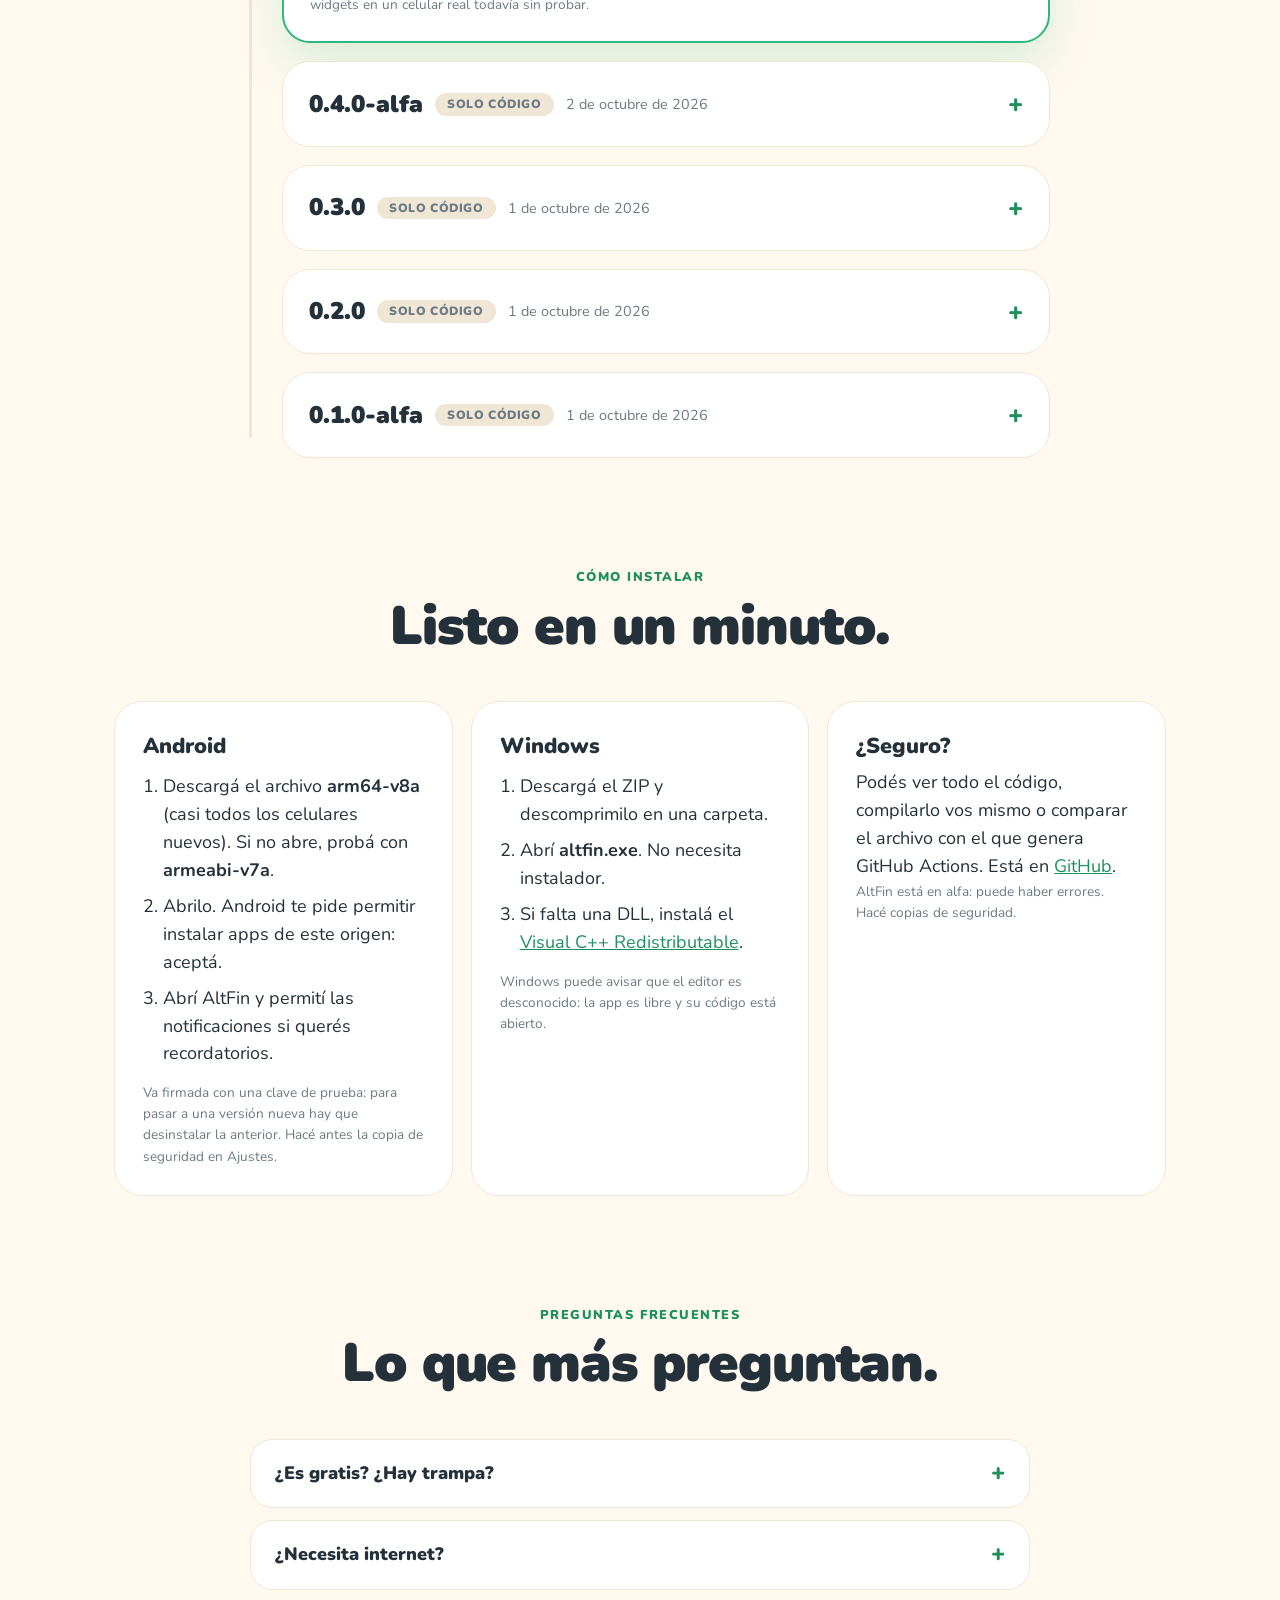
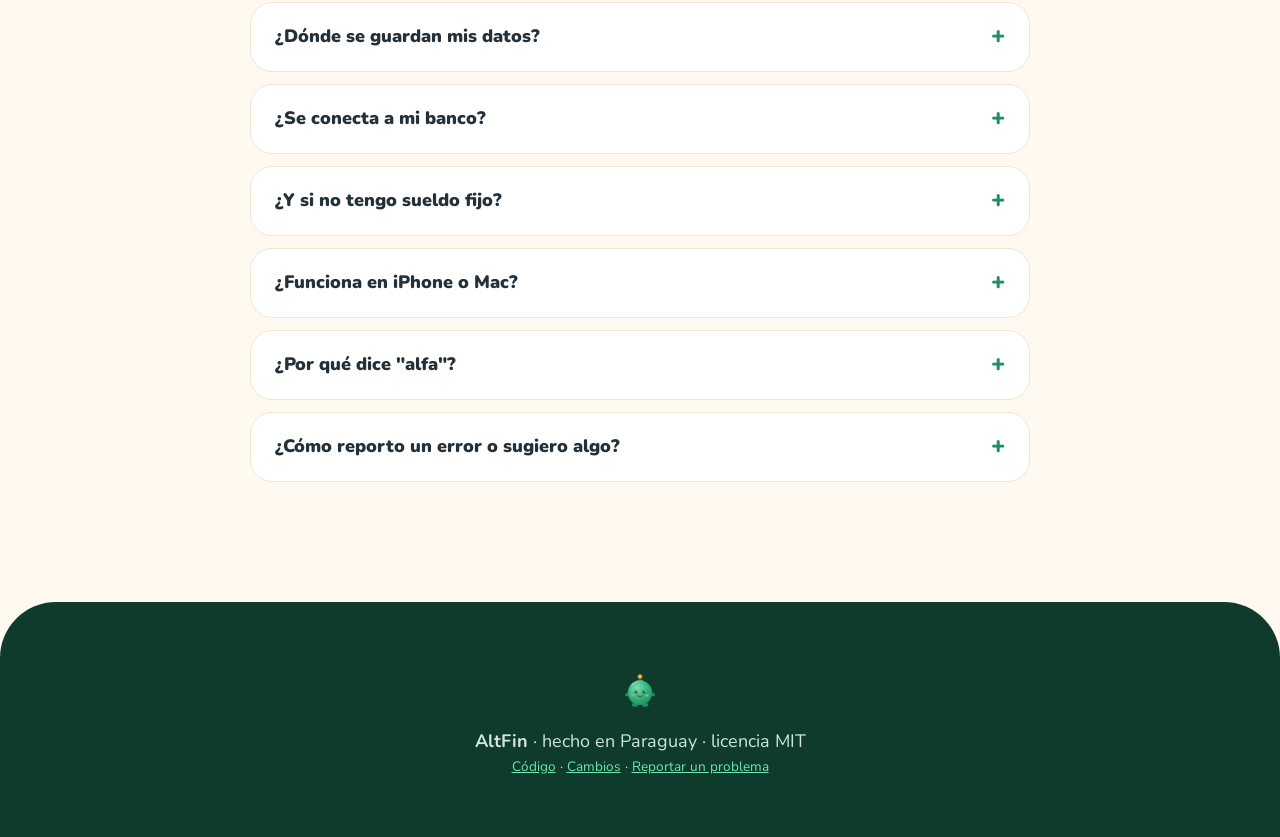
==== commit b9bc13fd: "Versión 0.5.0-alfa; la publicación de versiones tolera corridas duplicadas Co-Authored-By: Claude So" ====
--- a/site/index.html
+++ b/site/index.html
@@ -213,7 +213,7 @@
       <li>Notificaciones de Windows</li>
     </ul></article>
   </div>
-  <p class="center muted small note">AltFin es una herramienta de orden personal: las simulaciones son orientativas y no son asesoría financiera. Mi balance, los gastos periódicos, la contraseña con huella y los widgets directos llegan con la versión 0.5.0-alfa (en desarrollo); la 0.4.0-alfa publicada todavía no los trae.</p>
+  <p class="center muted small note">AltFin es una herramienta de orden personal: las simulaciones son orientativas y no son asesoría financiera.</p>
 </section>
 
 <!-- PLATAFORMAS -->
